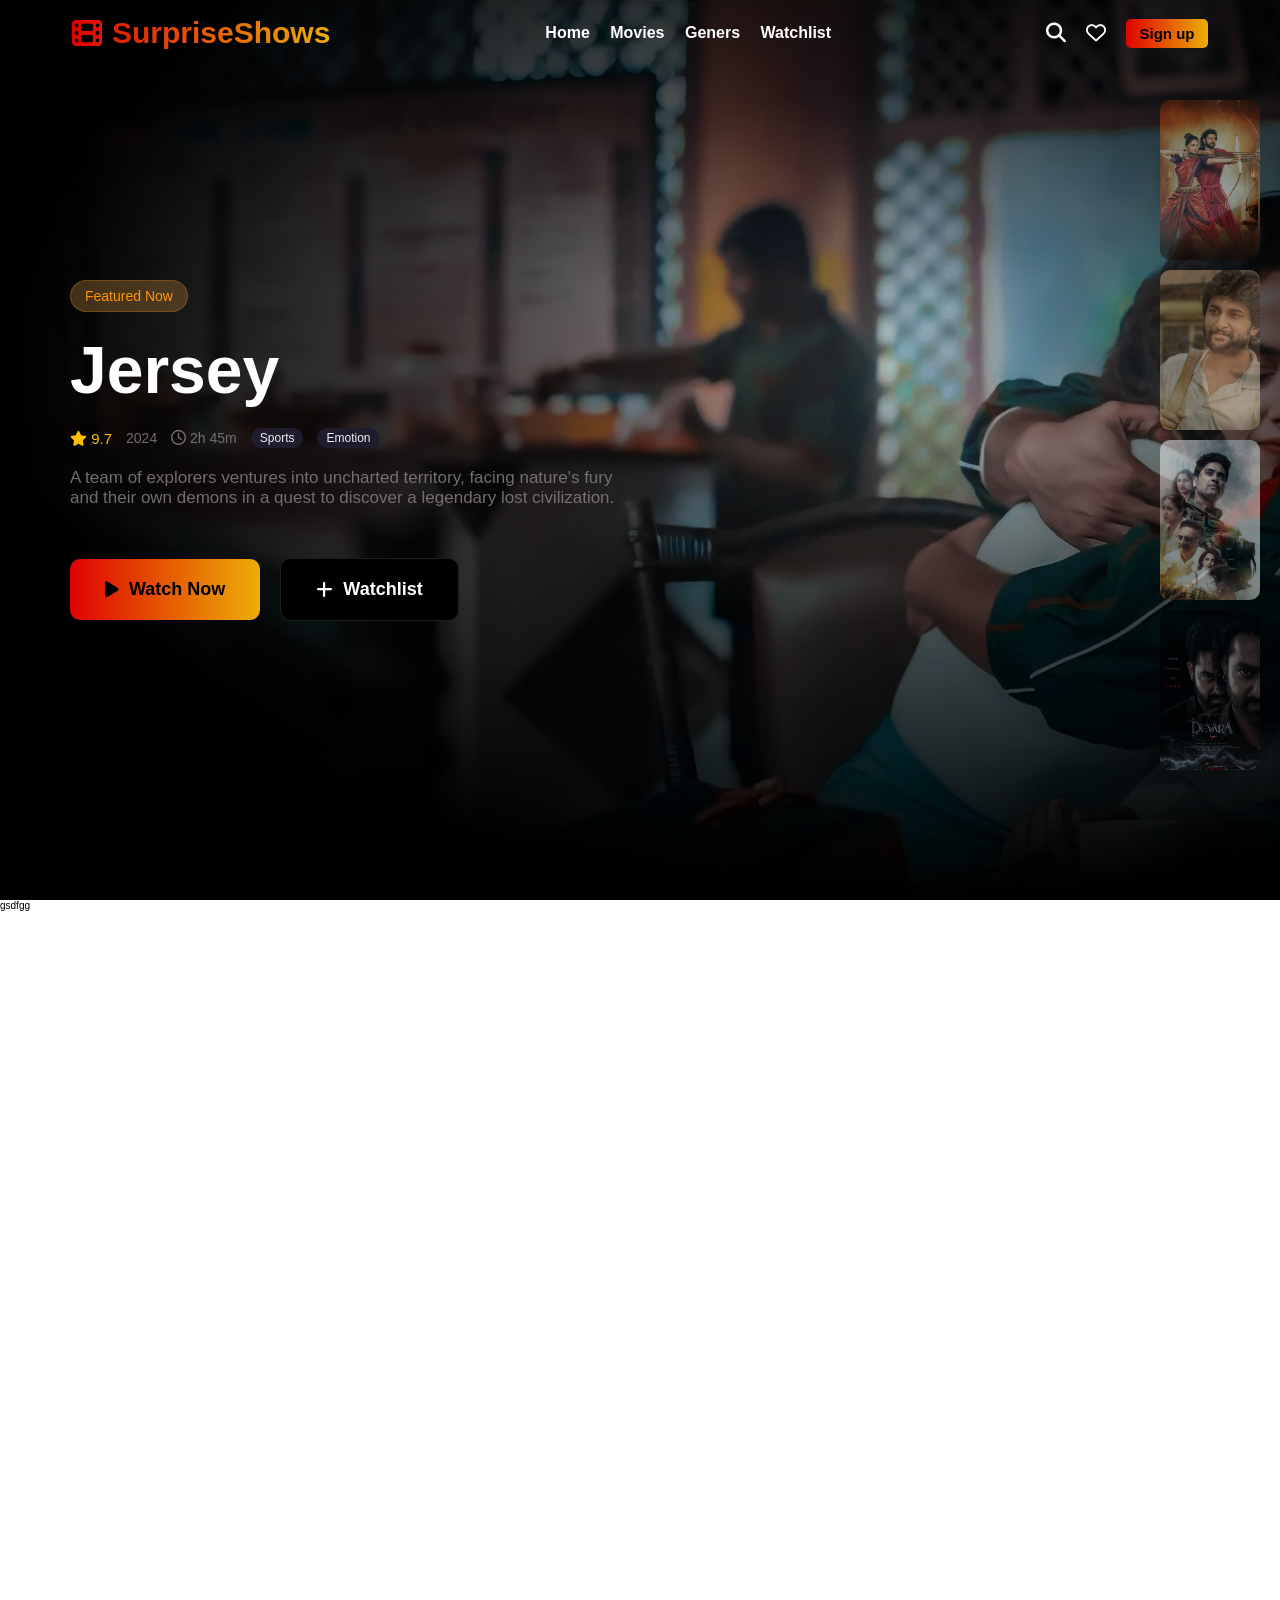
==== index.html @ b26cb8e6 "navbar transition changed while scrolling" ====
<!doctype html>
<html lang="en">
  <head>
    <meta charset="UTF-8" />
    <meta name="viewport" content="width=device-width, initial-scale=1.0" />
    <title>SurpriseShows</title>
    <link
      rel="stylesheet"
      href="https://cdnjs.cloudflare.com/ajax/libs/font-awesome/6.5.0/css/all.min.css"
    />
    <link rel="stylesheet" href="style.css" />
  </head>
  <body>
    <div class="logo-menu-container">
      <div class="logo-container">
        <i class="fa-solid fa-film"></i>
        <p class="main-logo">SurpriseShows</p>
      </div>
      <div class="menu-container">
        <ul class="menu-list">
          <li>Home</li>
          <li>Movies</li>
          <li>Geners</li>
          <li>Watchlist</li>
        </ul>
      </div>
      <div class="search-container">
        <i class="fa-solid fa-magnifying-glass"></i>
        <i class="fa-regular fa-heart"></i>
        <button class="ctn-btn">Sign up</button>
      </div>
    </div>
    <!-- Home Page -->
    <div class="display-container-home" id="home-bg">
      <!-- Description container -->
      <div class="sub-home-page">
        <div class="movie-description">
          <p class="movied-1">Featured Now</p>
          <h1 class="movie-h">Jersey</h1>
          <div class="movie-r">
            <span class="star"><i class="fa-solid fa-star"></i> 9.7</span
            ><span>2024</span
            ><span class="clockP"
              ><i class="fa-regular fa-clock"></i><span> 2h 45m</span></span
            ><span class="small-btn">Sports</span
            ><span class="small-btn">Emotion</span>
          </div>
          <p class="movie-p">
            A team of explorers ventures into uncharted territory, facing
            nature's fury and their own demons in a quest to discover a
            legendary lost civilization.
          </p>
          <div class="movie-btn">
            <button class="watch-now-btn">
              <i class="fa-solid fa-play"></i>Watch Now
            </button>
            <button class="watch-list-btn">
              <i class="fa-solid fa-plus"></i>Watchlist
            </button>
          </div>
        </div>

        <div class="vertical-movies">
          <div class="movieCard mone" onclick='Select(1)'></div>
          <div class="movieCard mtwo" onclick="Select(0)"></div>
          <div class="movieCard mthree" onclick="Select(2)"></div>
          <div class="movieCard mfour" onclick="Select(3)"></div>
        </div>
      </div>
    </div>
    <div class="hello">gsdfgg</div>
    <script src="script.js" type="module"></script>
  </body>
</html>
---- style.css ----
:root {
  font-family: Verdana, Geneva, Tahoma, sans-serif;
  font-size: 10px;
}
* {
  padding: 0;
  margin: 0;
  box-sizing: border-box;
}
.logo-menu-container {
  position: fixed;
  font-size: 1.6rem;
  display: flex;
  justify-content: space-between;
  padding: 1em 4.5em;
  align-items: center;
  margin: auto;
  top: 0;
  left: 0;
  right: 0;
  z-index: 1000;
  transition: background-color 0.3s ease;
}
.logo-menu-container.scrolled{
  background-color:rgb(0, 0, 0);
 
}
.logo-container {
  font-size: 3rem;
  display: flex;
  gap: 1rem;
  align-items: center;
  background: linear-gradient(to right, rgb(223, 2, 2), rgb(236, 174, 6));
  -webkit-background-clip: text;
  background-clip: text;
  -webkit-text-fill-color: transparent;
}
.logo-container p {
  font-weight: bold;
}
.menu-container {
  font-size: 1.6rem;
  font-weight: bold;
}
.menu-list li {
  list-style-type: none;
  display: inline;
  padding: 0 0.5em;
  color: white;
}

.search-container {
  font-size: 2rem;
  display: flex;
  align-items: center;
  gap: 1em;
  justify-content: center;
  color: white;
}
.ctn-btn {
  font-size: 1.5rem;
  background: linear-gradient(to right, rgb(223, 2, 2), rgb(236, 174, 6));
  border-radius: 0.5rem;
  border: none;
  padding: 0.4em 0.9em;
  color: black;
  font-weight: bold;
}
.display-container-home {
  background:
    radial-gradient(
      farthest-side at 70% 40%,
      rgba(255, 255, 255, 0.126),
      rgba(0, 0, 0, 0.625),
      rgb(0, 0, 0)
    ),
    url(./images/jersey11.jpeg);
  background-size: cover;
  height: 100vh;
  transition: all 3000ms ease-in-out;
}
.sub-home-page {
  box-sizing: border-box;
  display: flex;
  flex-direction: row;
}
.movie-description {
  display: flex;
  padding: 28rem 0 0 7rem;
  flex-direction: column;
  gap: 2rem;
  width: 50%;
}
.movied-1 {
  background-color: rgba(124, 88, 46, 0.538);
  color: rgb(255, 149, 0);
  font-size: 1.4rem;
  padding: 0.5em 1em;
  border: 0.1rem solid rgba(255, 149, 0, 0.25);
  border-radius: 5em;
  width: fit-content;
}
.movie-h {
  color: white;
  font-size: 6.6rem;
}
.movie-r {
  display: flex;
  color: rgba(129, 122, 122, 0.882);
  font-size: 1.4rem;
  align-items: center;
  gap: 1em;
}
.star {
  font-size: 1.5rem;
  color: rgb(255, 191, 0);
}
.fa-clock {
  font-size: 1.5rem;
}

.small-btn {
  font-size: 1.2rem;
  color: rgba(255, 255, 255, 0.934);
  background-color: rgb(31, 28, 45);
  border-radius: 1em;
  padding: 0.25em 0.75em;
}
.movie-p {
  font-size: 1.7rem;
  color: rgba(129, 122, 122, 0.882);
  font-weight: medium;
}
.movie-btn {
  display: flex;
  align-items: center;
  gap: 2rem;
  margin-top: 3rem;
}
.watch-now-btn {
  font-size: 1.8rem;
  font-weight: bold;
  background: linear-gradient(to right, rgb(223, 2, 2), rgb(236, 174, 6));
  color: black;
  display: flex;
  align-items: center;
  gap: 1rem;
  border-radius: 1rem;
  padding: 2rem 3.5rem;
  border: none;
}
.watch-list-btn {
  font-size: 1.8rem;
  font-weight: bold;
  background: black;
  color: rgb(255, 255, 255);
  display: flex;
  align-items: center;
  gap: 1rem;
  border-radius: 1rem;
  padding: 2rem 3.5rem;
  border: 0.1rem solid rgba(142, 142, 142, 0.21);
}
.vertical-movies {
  display: flex;
  flex-direction: column;
  align-items: end;
  padding: 10rem 2rem 0 0;
  gap: 1rem;
  width: 50%;
}
.movieCard {
  background-color: blue;
  height: 160px;
  border-radius: 1rem;
  width: 100px;
  opacity: 0.5;
}
.mone {
  background: url(./images/bhahubali2.jpg);
  background-size: 130%;
  background-position: center;
  transition: all 0.3s linear;
}
.mone:hover {
  background-size: 145%;
  opacity: 1;
}
.mtwo {
  background: url(./images/small2.jpeg);
  background-size: 130%;
  background-position: center;
  transition: all 0.3s linear;
}
.mtwo:hover {
  background-size: 145%;
  opacity: 1;
}
.mthree {
  background: url(./images/major.jpg);
  background-size: 115%;
  background-position: center;
  transition: all 0.3s linear;
}
.mthree:hover {
  background-size: 130%;
  opacity: 1;
}
.mfour {
  background: url(./images/devara.jpg);
  background-size: 115%;
  background-position: center;
  transition: all 0.3s linear;
}
.mfour:hover {
  background-size: 130%;
  opacity: 1;
}
.hello{
  height:100vh;
}
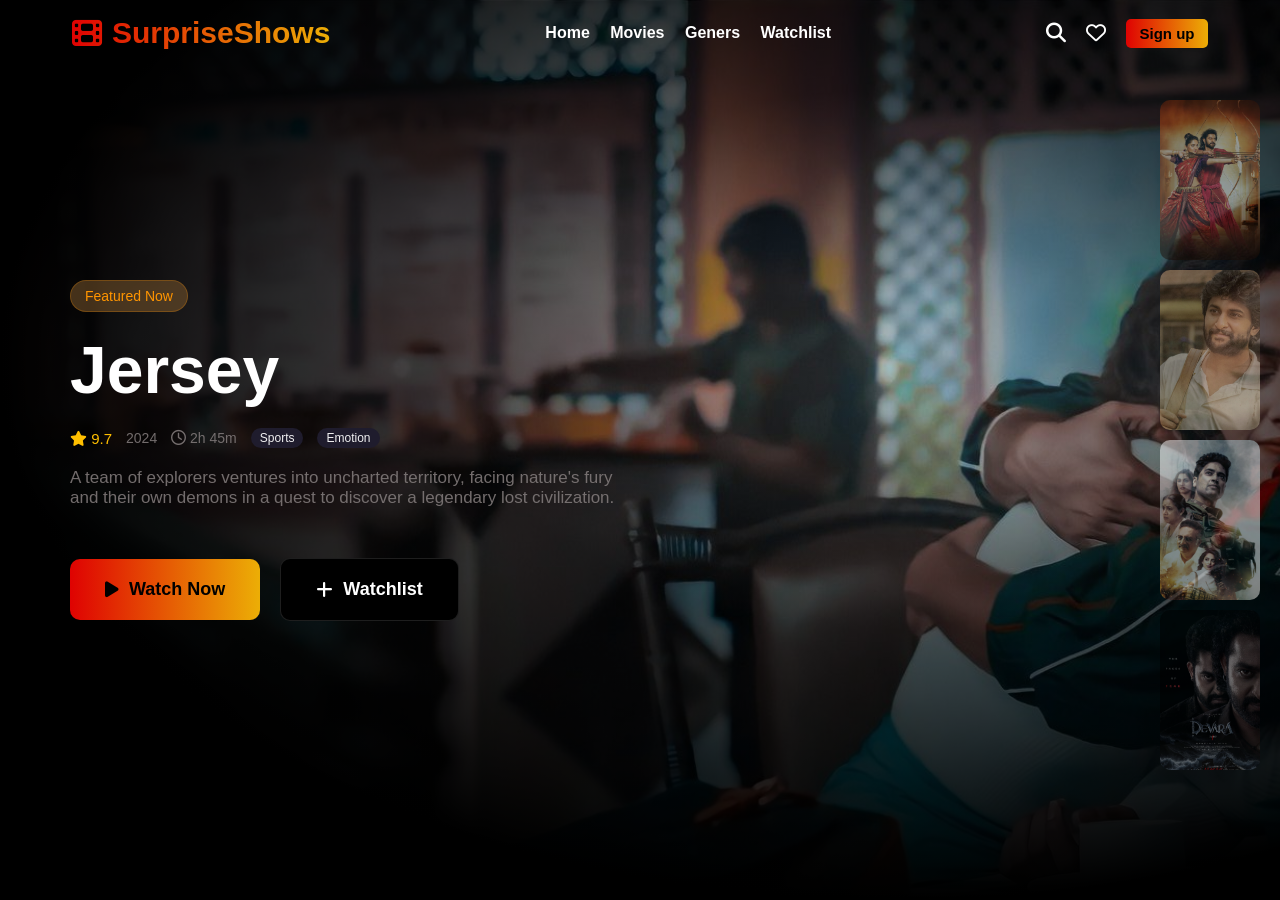
==== commit 20229827: "card hover" ====
--- a/index.html
+++ b/index.html
@@ -32,6 +32,7 @@
     </div>
     <!-- Home Page -->
     <div class="display-container-home" id="home-bg">
+       <div class="bg-layer"></div>
       <!-- Description container -->
       <div class="sub-home-page">
         <div class="movie-description">
@@ -61,14 +62,14 @@
         </div>
 
         <div class="vertical-movies">
-          <div class="movieCard mone" onclick='Select(1)'></div>
-          <div class="movieCard mtwo" onclick="Select(0)"></div>
-          <div class="movieCard mthree" onclick="Select(2)"></div>
-          <div class="movieCard mfour" onclick="Select(3)"></div>
+          <div class="movieCard mone" ></div>
+          <div class="movieCard mtwo" ></div>
+          <div class="movieCard mthree" ></div>
+          <div class="movieCard mfour" ></div>
         </div>
       </div>
     </div>
-    <div class="hello">gsdfgg</div>
+    
     <script src="script.js" type="module"></script>
   </body>
 </html>
--- a/style.css
+++ b/style.css
@@ -2,7 +2,7 @@
   font-family: Verdana, Geneva, Tahoma, sans-serif;
   font-size: 10px;
 }
-* {
+* { 
   padding: 0;
   margin: 0;
   box-sizing: border-box;
@@ -67,6 +67,11 @@
   font-weight: bold;
 }
 .display-container-home {
+    position: relative;
+  height: 100vh;
+  overflow: hidden;
+  background-color: black;
+  z-index:2;
   background:
     radial-gradient(
       farthest-side at 70% 40%,
@@ -77,16 +82,28 @@
     url(./images/jersey11.jpeg);
   background-size: cover;
   height: 100vh;
-  transition: all 3000ms ease-in-out;
+  transition: all 3000ms ease-in-out; 
+}
+.bg-layer {
+  position: absolute;
+  inset: 0;
+  background-size: cover;
+ 
+  opacity: 1;
+  transition: opacity 1.2s ease;
+  z-index:1;
 }
 .sub-home-page {
   box-sizing: border-box;
   display: flex;
   flex-direction: row;
+  position: relative;
+  z-index:5;
 }
 .movie-description {
   display: flex;
   padding: 28rem 0 0 7rem;
+  position: relative;
   flex-direction: column;
   gap: 2rem;
   width: 50%;
@@ -164,10 +181,12 @@
 .vertical-movies {
   display: flex;
   flex-direction: column;
+  position: relative;
   align-items: end;
   padding: 10rem 2rem 0 0;
   gap: 1rem;
   width: 50%;
+ z-index:  3000;
 }
 .movieCard {
   background-color: blue;
@@ -175,12 +194,14 @@
   border-radius: 1rem;
   width: 100px;
   opacity: 0.5;
+  
 }
 .mone {
   background: url(./images/bhahubali2.jpg);
   background-size: 130%;
   background-position: center;
   transition: all 0.3s linear;
+
 }
 .mone:hover {
   background-size: 145%;
@@ -191,6 +212,7 @@
   background-size: 130%;
   background-position: center;
   transition: all 0.3s linear;
+  
 }
 .mtwo:hover {
   background-size: 145%;
@@ -201,6 +223,7 @@
   background-size: 115%;
   background-position: center;
   transition: all 0.3s linear;
+
 }
 .mthree:hover {
   background-size: 130%;
@@ -211,11 +234,26 @@
   background-size: 115%;
   background-position: center;
   transition: all 0.3s linear;
+
 }
 .mfour:hover {
   background-size: 130%;
   opacity: 1;
 }
-.hello{
-  height:100vh;
+.active130{
+  background-size: 130%;
+}
+.active115{
+  background-size: 115%;
+}.active145{
+  background-size: 145%;
+}
+.border{
+  border:3px solid yellow;
+}
+.opacity1{
+  opacity:1;
+}
+.opacity05{
+  opacity:0;
 }
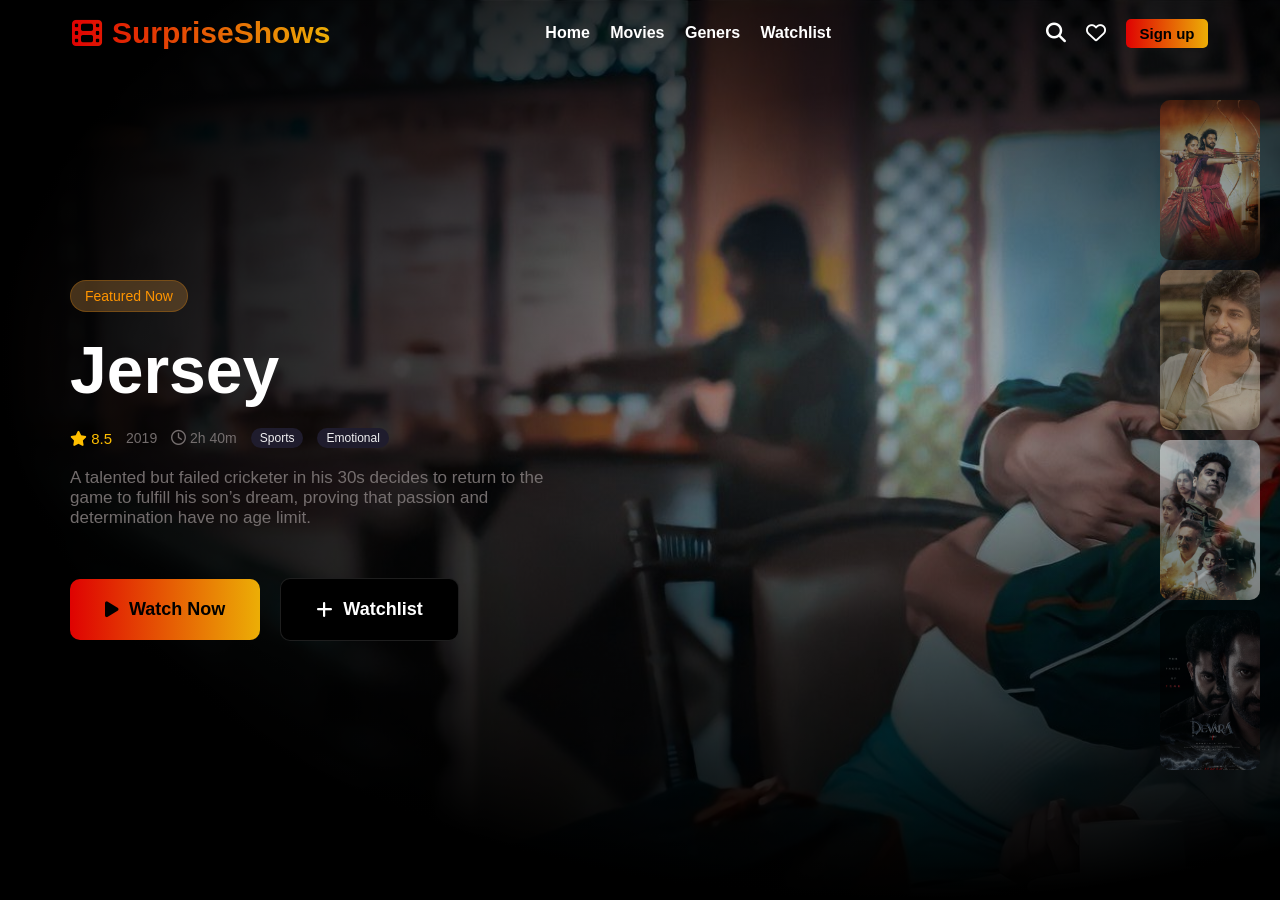
==== commit 6b7f2bd4: "movie description,year,rating,and types has changed" ====
--- a/index.html
+++ b/index.html
@@ -39,17 +39,15 @@
           <p class="movied-1">Featured Now</p>
           <h1 class="movie-h">Jersey</h1>
           <div class="movie-r">
-            <span class="star"><i class="fa-solid fa-star"></i> 9.7</span
-            ><span>2024</span
+            <span class="star"><i class="fa-solid fa-star"></i> 8.5</span
+            ><span class="year">2019</span
             ><span class="clockP"
-              ><i class="fa-regular fa-clock"></i><span> 2h 45m</span></span
-            ><span class="small-btn">Sports</span
-            ><span class="small-btn">Emotion</span>
+              ><i class="fa-regular fa-clock"></i><span> 2h 40m</span></span
+            ><span class="small-btn firstsmall">Sports</span
+            ><span class="small-btn secondsmall">Emotional</span>
           </div>
           <p class="movie-p">
-            A team of explorers ventures into uncharted territory, facing
-            nature's fury and their own demons in a quest to discover a
-            legendary lost civilization.
+           A talented but failed cricketer in his 30s decides to return to the game to fulfill his son’s dream, proving that passion and determination have no age limit.
           </p>
           <div class="movie-btn">
             <button class="watch-now-btn">
--- a/style.css
+++ b/style.css
@@ -106,7 +106,7 @@
   position: relative;
   flex-direction: column;
   gap: 2rem;
-  width: 50%;
+  width: 45%;
 }
 .movied-1 {
   background-color: rgba(124, 88, 46, 0.538);
@@ -185,7 +185,7 @@
   align-items: end;
   padding: 10rem 2rem 0 0;
   gap: 1rem;
-  width: 50%;
+  width: 55%;
  z-index:  3000;
 }
 .movieCard {
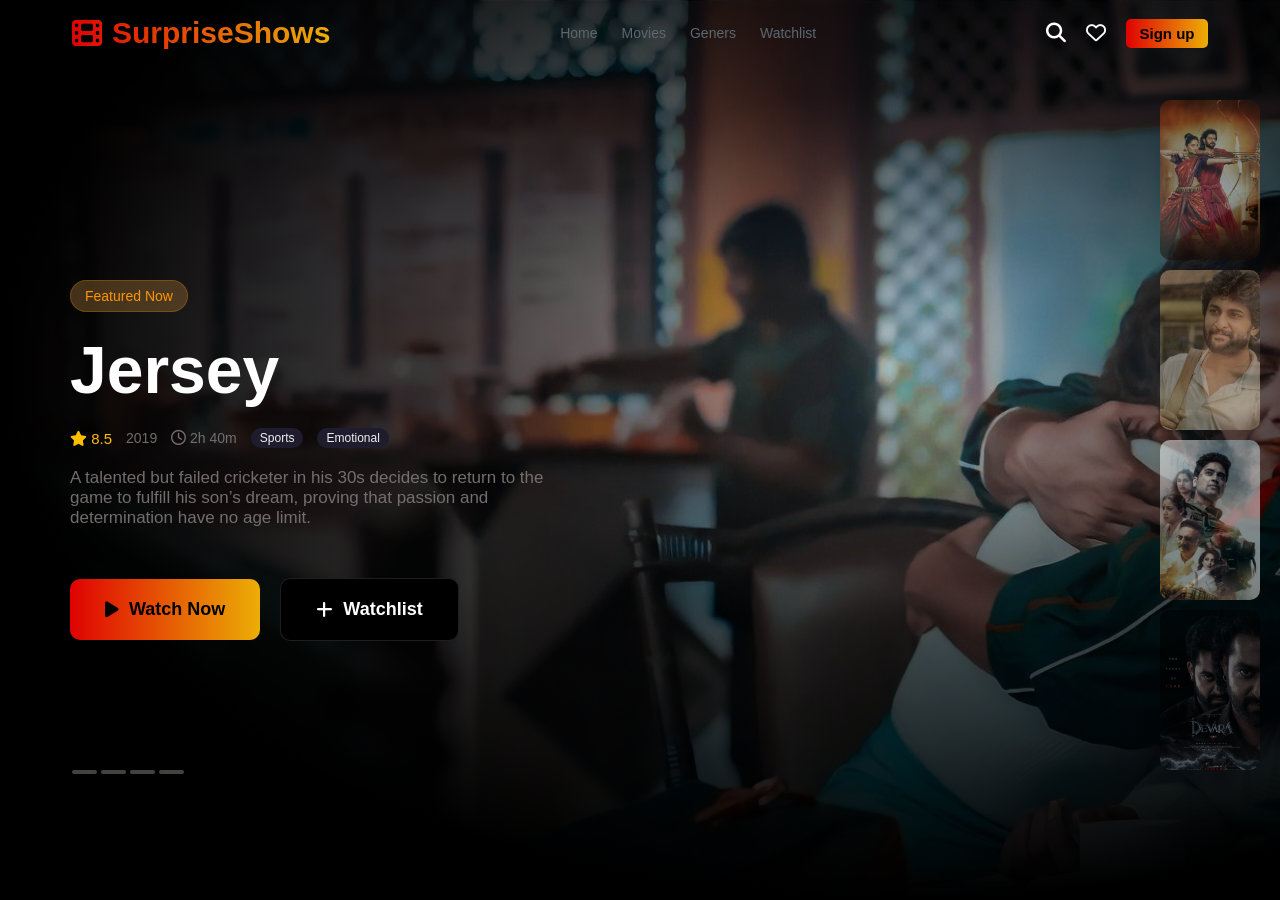
==== commit c36e0362: "sliding style and buttons added" ====
--- a/index.html
+++ b/index.html
@@ -34,36 +34,43 @@
     <div class="display-container-home" id="home-bg">
        <div class="bg-layer"></div>
       <!-- Description container -->
-      <div class="sub-home-page">
-        <div class="movie-description">
-          <p class="movied-1">Featured Now</p>
-          <h1 class="movie-h">Jersey</h1>
-          <div class="movie-r">
-            <span class="star"><i class="fa-solid fa-star"></i> 8.5</span
-            ><span class="year">2019</span
-            ><span class="clockP"
-              ><i class="fa-regular fa-clock"></i><span> 2h 40m</span></span
-            ><span class="small-btn firstsmall">Sports</span
-            ><span class="small-btn secondsmall">Emotional</span>
+      <div class="sub-container">
+        <div class="sub-home-page">
+          <div class="movie-description">
+            <p class="movied-1">Featured Now</p>
+            <h1 class="movie-h">Jersey</h1>
+            <div class="movie-r">
+              <span class="star"><i class="fa-solid fa-star"></i> <span class="star1">8.5</span></span
+              ><span class="year">2019</span
+              ><span class="clockP"
+                ><i class="fa-regular fa-clock"></i><span> 2h 40m</span></span
+              ><span class="small-btn firstsmall">Sports</span
+              ><span class="small-btn secondsmall">Emotional</span>
+            </div>
+            <p class="movie-p">
+             A talented but failed cricketer in his 30s decides to return to the game to fulfill his son’s dream, proving that passion and determination have no age limit.
+            </p>
+            <div class="movie-btn">
+              <button class="watch-now-btn">
+                <i class="fa-solid fa-play"></i>Watch Now
+              </button>
+              <button class="watch-list-btn">
+                <i class="fa-solid fa-plus"></i>Watchlist
+              </button>
+            </div>
           </div>
-          <p class="movie-p">
-           A talented but failed cricketer in his 30s decides to return to the game to fulfill his son’s dream, proving that passion and determination have no age limit.
-          </p>
-          <div class="movie-btn">
-            <button class="watch-now-btn">
-              <i class="fa-solid fa-play"></i>Watch Now
-            </button>
-            <button class="watch-list-btn">
-              <i class="fa-solid fa-plus"></i>Watchlist
-            </button>
+          <div class="vertical-movies">
+            <div class="movieCard mone" ></div>
+            <div class="movieCard mtwo" ></div>
+            <div class="movieCard mthree" ></div>
+            <div class="movieCard mfour" ></div>
           </div>
         </div>
-
-        <div class="vertical-movies">
-          <div class="movieCard mone" ></div>
-          <div class="movieCard mtwo" ></div>
-          <div class="movieCard mthree" ></div>
-          <div class="movieCard mfour" ></div>
+        <div class="slide-bar">
+          <div class="slide1 "></div>
+          <div class="slide0"></div>
+          <div class="slide2"></div>
+          <div class="slide3"></div>
         </div>
       </div>
     </div>
--- a/style.css
+++ b/style.css
@@ -45,8 +45,43 @@
 .menu-list li {
   list-style-type: none;
   display: inline;
-  padding: 0 0.5em;
-  color: white;
+  padding: 0.4em 0.7em;
+  color: rgb(91, 104, 112);
+  font-size: 1.4rem;
+  font-weight:normal;
+}
+.menu-list li:hover{
+  border-radius: 0.6em;
+  cursor: pointer;
+  background-color: rgba(255, 255, 255, 0.354);
+  color:white;
+
+}
+.sub-container{
+  display: flex;
+  flex-direction: column;
+}
+.slide-bar{
+  display: flex;
+  z-index: 5;
+  padding: 0 0 0 7.2rem;
+  gap:0.4rem;
+
+}
+.slide-bar div{
+  width: 2.5rem;
+  background-color: rgb(67, 66, 63);
+  border-radius: 5rem;
+  height:0.4rem;
+  transition: all 0.6s ease;
+}
+.slide-bar div:hover{
+width:4rem;
+background-color: orange;
+}
+.slide-bar .sliding2{
+  width:4rem;
+  background-color: orange;
 }
 
 .search-container {
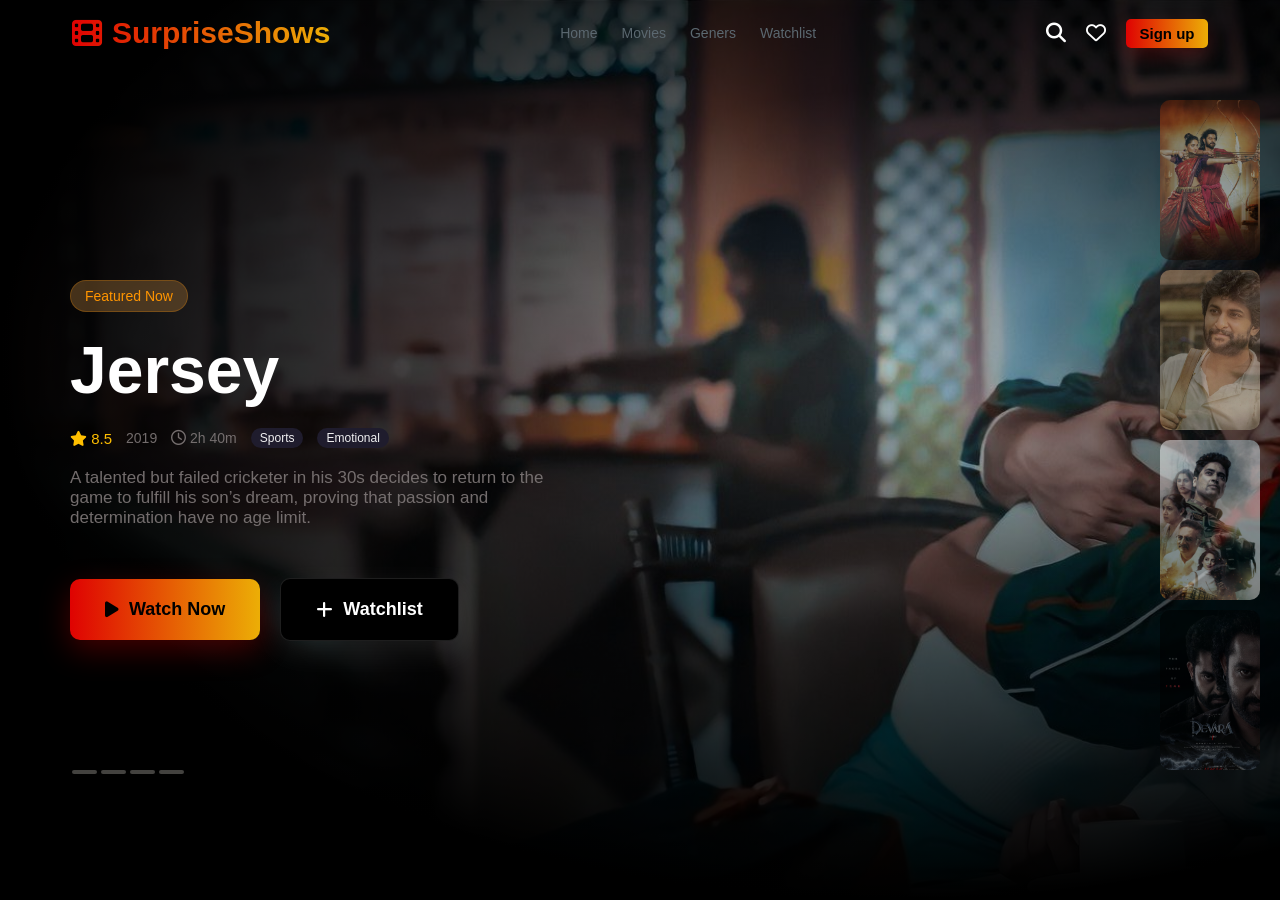
==== commit 2e815b73: "text animated by using keyframes" ====
--- a/index.html
+++ b/index.html
@@ -56,7 +56,7 @@
               </button>
               <button class="watch-list-btn">
                 <i class="fa-solid fa-plus"></i>Watchlist
-              </button>
+              </button> 
             </div>
           </div>
           <div class="vertical-movies">
--- a/style.css
+++ b/style.css
@@ -49,13 +49,14 @@
   color: rgb(91, 104, 112);
   font-size: 1.4rem;
   font-weight:normal;
+  transition: all 0.25s cubic-bezier(0.25, 0.46, 0.45, 0.94);
+  cursor: pointer;
+  position: relative;
 }
 .menu-list li:hover{
   border-radius: 0.6em;
-  cursor: pointer;
   background-color: rgba(255, 255, 255, 0.354);
   color:white;
-
 }
 .sub-container{
   display: flex;
@@ -73,15 +74,18 @@
   background-color: rgb(67, 66, 63);
   border-radius: 5rem;
   height:0.4rem;
-  transition: all 0.6s ease;
+  transition: all 0.3s cubic-bezier(0.25, 0.46, 0.45, 0.94);
+  cursor: pointer;
 }
 .slide-bar div:hover{
-width:4rem;
-background-color: orange;
+  width:4rem;
+  background: linear-gradient(to right, rgb(88, 86, 86), rgb(89, 89, 88));
+  box-shadow: 0 0 15px rgba(236, 174, 6, 0.5);
 }
 .slide-bar .sliding2{
   width:4rem;
-  background-color: orange;
+  background: linear-gradient(to right, rgb(223, 2, 2), rgb(236, 174, 6));
+  box-shadow: 0 0 20px rgba(236, 174, 6, 0.6);
 }
 
 .search-container {
@@ -91,6 +95,16 @@
   gap: 1em;
   justify-content: center;
   color: white;
+}
+
+.search-container i {
+  transition: all 0.25s cubic-bezier(0.25, 0.46, 0.45, 0.94);
+  cursor: pointer;
+}
+
+.search-container i:hover {
+  transform: scale(1.2) rotate(10deg);
+  color: rgb(236, 174, 6);
 }
 .ctn-btn {
   font-size: 1.5rem;
@@ -100,6 +114,15 @@
   padding: 0.4em 0.9em;
   color: black;
   font-weight: bold;
+  transition: all 0.25s cubic-bezier(0.25, 0.46, 0.45, 0.94);
+  cursor: pointer;
+  box-shadow: 0 8px 20px rgba(223, 2, 2, 0.2);
+}
+
+.ctn-btn:hover {
+  transform: translateY(-1px);
+  box-shadow: 0 12px 30px rgba(223, 2, 2, 0.4);
+  letter-spacing: 0.3px;
 }
 .display-container-home {
     position: relative;
@@ -117,15 +140,17 @@
     url(./images/jersey11.jpeg);
   background-size: cover;
   height: 100vh;
-  transition: all 3000ms ease-in-out; 
-}
+  transition: all 1.2s cubic-bezier(0.25, 0.46, 0.45, 0.94); 
+} 
+
+
 .bg-layer {
   position: absolute;
   inset: 0;
   background-size: cover;
  
   opacity: 1;
-  transition: opacity 1.2s ease;
+  transition: opacity 0.6s cubic-bezier(0.25, 0.46, 0.45, 0.94);
   z-index:1;
 }
 .sub-home-page {
@@ -200,6 +225,15 @@
   border-radius: 1rem;
   padding: 2rem 3.5rem;
   border: none;
+  transition: all 0.25s cubic-bezier(0.25, 0.46, 0.45, 0.94);
+  cursor: pointer;
+  box-shadow: 0 10px 30px rgba(223, 2, 2, 0.3);
+}
+
+.watch-now-btn:hover {
+  transform: translateY(-4px);
+  box-shadow: 0 20px 50px rgba(223, 2, 2, 0.5);
+  letter-spacing: 0.5px;
 }
 .watch-list-btn {
   font-size: 1.8rem;
@@ -212,6 +246,17 @@
   border-radius: 1rem;
   padding: 2rem 3.5rem;
   border: 0.1rem solid rgba(142, 142, 142, 0.21);
+  transition: all 0.25s cubic-bezier(0.25, 0.46, 0.45, 0.94);
+  cursor: pointer;
+  box-shadow: 0 10px 30px rgba(255, 255, 255, 0.1);
+}
+
+.watch-list-btn:hover {
+  transform: translateY(-4px);
+  background: rgba(255, 255, 255, 0.1);
+  border-color: rgba(255, 255, 255, 0.4);
+  box-shadow: 0 20px 50px rgba(255, 255, 255, 0.15);
+  letter-spacing: 0.5px;
 }
 .vertical-movies {
   display: flex;
@@ -229,7 +274,8 @@
   border-radius: 1rem;
   width: 100px;
   opacity: 0.5;
-  
+  transition: all 0.3s cubic-bezier(0.25, 0.46, 0.45, 0.94);
+  cursor: pointer;
 }
 .mone {
   background: url(./images/bhahubali2.jpg);
@@ -241,6 +287,8 @@
 .mone:hover {
   background-size: 145%;
   opacity: 1;
+  box-shadow: 0 20px 40px rgba(0, 0, 0, 0.5);
+ 
 }
 .mtwo {
   background: url(./images/small2.jpeg);
@@ -252,6 +300,8 @@
 .mtwo:hover {
   background-size: 145%;
   opacity: 1;
+  box-shadow: 0 20px 40px rgba(0, 0, 0, 0.5);
+  
 }
 .mthree {
   background: url(./images/major.jpg);
@@ -263,6 +313,8 @@
 .mthree:hover {
   background-size: 130%;
   opacity: 1;
+  box-shadow: 0 20px 40px rgba(0, 0, 0, 0.5);
+  
 }
 .mfour {
   background: url(./images/devara.jpg);
@@ -274,6 +326,8 @@
 .mfour:hover {
   background-size: 130%;
   opacity: 1;
+  box-shadow: 0 20px 40px rgba(0, 0, 0, 0.5);
+
 }
 .active130{
   background-size: 130%;
@@ -291,4 +345,43 @@
 }
 .opacity05{
   opacity:0;
+}
+
+/* Premium smooth animations - Unified Direction */
+@keyframes uniformSlideUp {
+  0% {
+    opacity: 0;
+    transform: translateY(60px);
+    filter: blur(10px);
+  }
+  100% {
+    opacity: 1;
+    transform: translateY(0);
+    filter: blur(0);
+  }
+}
+
+/* Apply animation classes - All unified upward direction - FAST */
+.animate-description {
+  animation: uniformSlideUp 0.8s cubic-bezier(0.25, 0.46, 0.45, 0.94) forwards;
+}
+
+.animate-movied-1 {
+  animation: uniformSlideUp 0.5s cubic-bezier(0.25, 0.46, 0.45, 0.94) forwards;
+}
+
+.animate-movie-h {
+  animation: uniformSlideUp 0.6s cubic-bezier(0.25, 0.46, 0.45, 0.94) forwards 0.1s;
+}
+
+.animate-movie-r {
+  animation: uniformSlideUp 0.5s cubic-bezier(0.25, 0.46, 0.45, 0.94) forwards 0.2s;
+}
+
+.animate-movie-p {
+  animation: uniformSlideUp 0.5s cubic-bezier(0.25, 0.46, 0.45, 0.94) forwards 0.3s;
+}
+
+.animate-movie-btn {
+  animation: uniformSlideUp 0.6s cubic-bezier(0.25, 0.46, 0.45, 0.94) forwards 0.4s;
 }
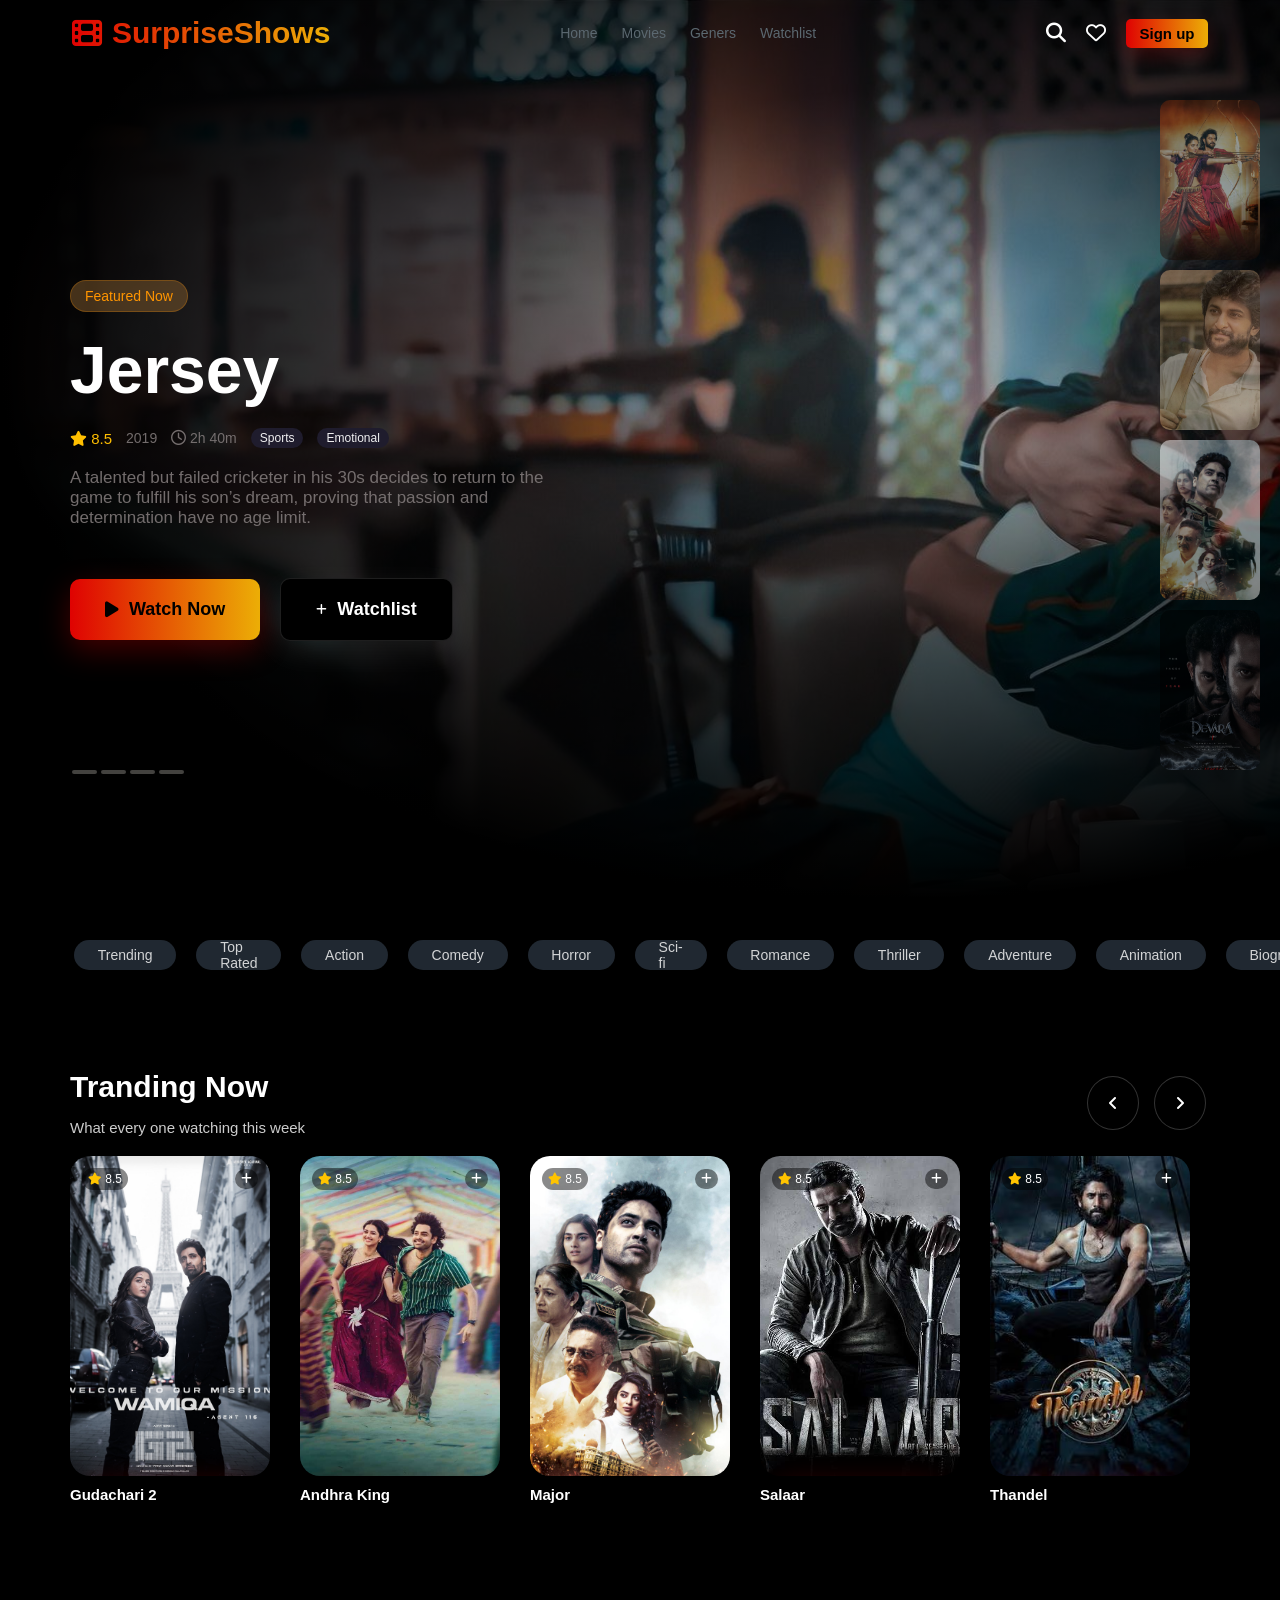
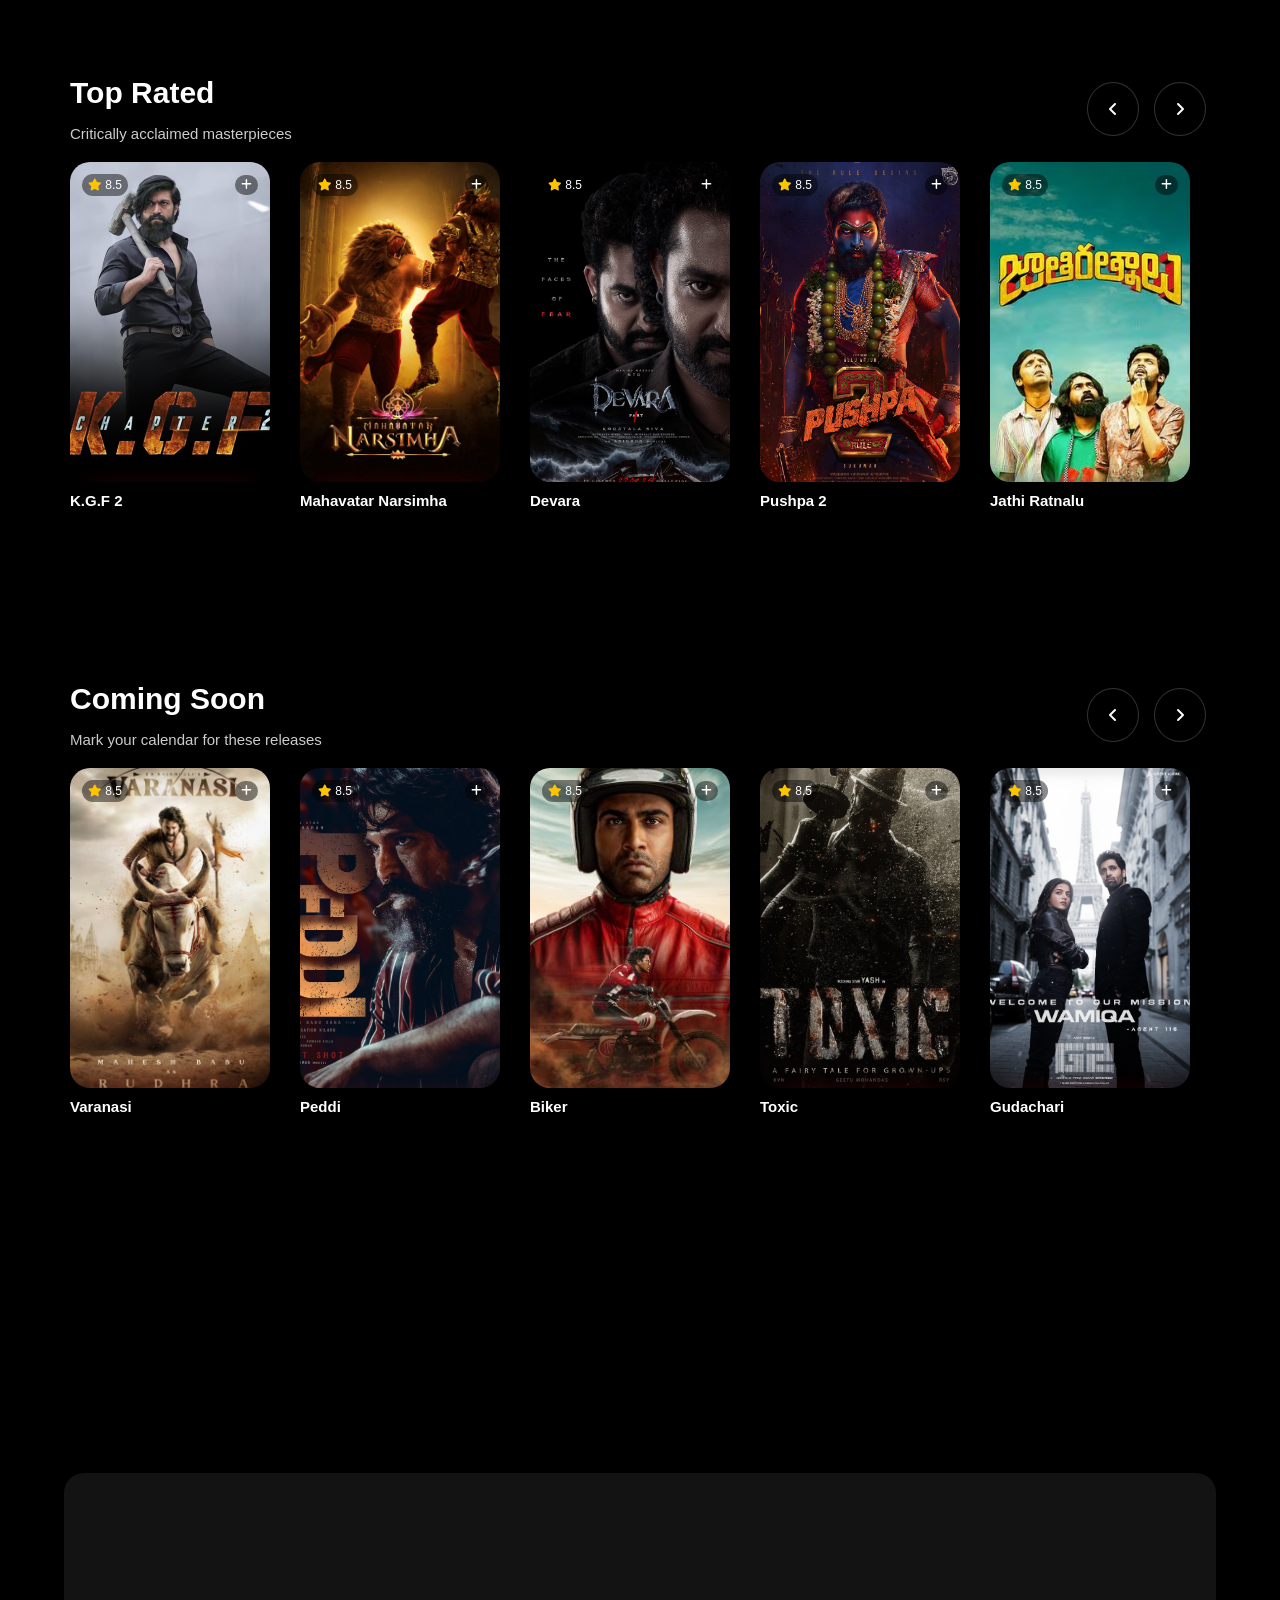
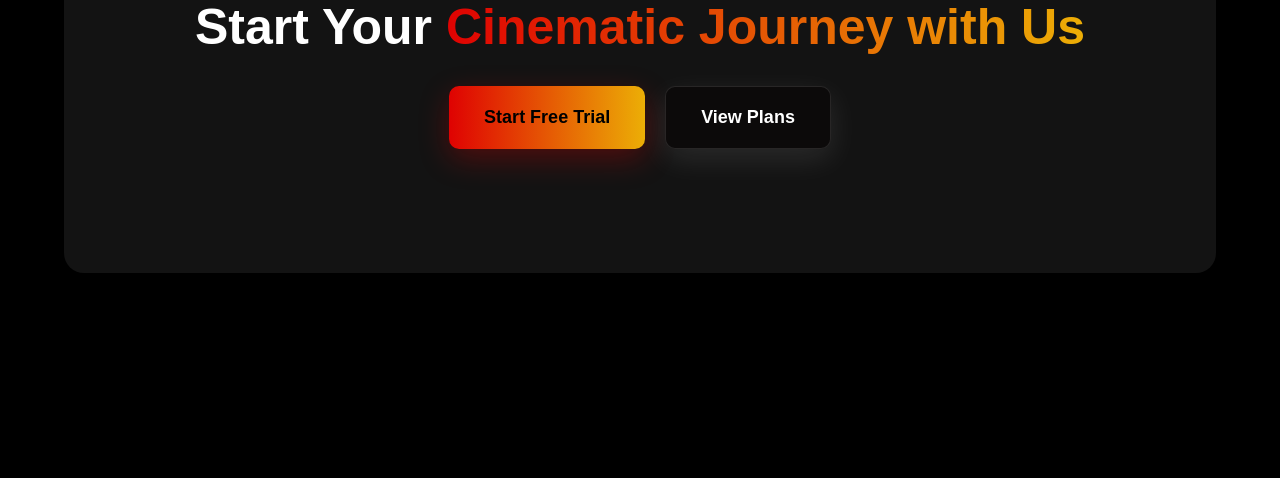
==== commit 780d42e2: "movie posters  and the scroll feature were added" ====
--- a/index.html
+++ b/index.html
@@ -74,6 +74,257 @@
         </div>
       </div>
     </div>
+    <div class="container2">
+      <div class="movie-menu">
+        <ul class="movie-items">
+          <li class="movie-item">Trending</li>
+          <li class="movie-item">Top Rated</li>
+          <li class="movie-item">Action</li>
+          <li class="movie-item">Comedy</li>
+          <li class="movie-item">Horror</li>
+          <li class="movie-item">Sci-fi</li>
+          <li class="movie-item">Romance</li>
+          <li class="movie-item">Thriller</li>
+          <li class="movie-item">Adventure</li>
+          <li class="movie-item">Animation</li>
+          <li class="movie-item">Biographic</li>
+        </ul>
+      </div>
+      <div class="movie-rows">
+      <div class="movie-posters-container">
+        <div class="poster-header">
+          <div class="poster-heading"><h1>Tranding Now</h1>
+          <p>What every one watching this week</p></div>
+          <div class="poster-btn"><i class="fa-solid fa-angle-left"></i><i class="fa-solid fa-angle-right"></i></div>
+        </div>
+        <div class="poster-holder">
+        <div class="poster-section">
+          <div class="poster-box">
+            <div class="movie-poster mposter1"><div class="movie-poster-rating"><span class="star star-font"><i class="fa-solid fa-star" style="color:rgb(255, 196, 0);"></i> <span class="star1">8.5</span></span
+                ><span><i class="fa-solid fa-plus"></i></span></div><button class="watch-now-btn medium-btn">
+                  <i class="fa-solid fa-play"></i>Watch Now
+                </button></div>
+                <div class="poster-des"><h2>Gudachari 2</h2></div>
+          </div><div class="poster-box">
+            <div class="movie-poster mposter2"><div class="movie-poster-rating"><span class="star star-font"><i class="fa-solid fa-star" style="color:rgb(255, 196, 0);"></i> <span class="star1">8.5</span></span
+                ><span><i class="fa-solid fa-plus"></i></span></div><button class="watch-now-btn medium-btn">
+                  <i class="fa-solid fa-play"></i>Watch Now
+                </button></div>
+                <div class="poster-des"><h2>Andhra King</h2></div>
+          </div>
+          <div class="poster-box">
+            <div class="movie-poster mposter3"><div class="movie-poster-rating"><span class="star star-font"><i class="fa-solid fa-star" style="color:rgb(255, 196, 0);"></i> <span class="star1">8.5</span></span
+                ><span><i class="fa-solid fa-plus"></i></span></div><button class="watch-now-btn medium-btn">
+                  <i class="fa-solid fa-play"></i>Watch Now
+                </button></div>
+                 <div class="poster-des"><h2>Major</h2></div>
+              </div>
+              <div class="poster-box">
+            <div class="movie-poster mposter4"><div class="movie-poster-rating"><span class="star star-font"><i class="fa-solid fa-star" style="color:rgb(255, 196, 0);"></i> <span class="star1">8.5</span></span
+                ><span><i class="fa-solid fa-plus"></i></span></div><button class="watch-now-btn medium-btn">
+                  <i class="fa-solid fa-play"></i>Watch Now
+                </button></div>
+                 <div class="poster-des"><h2>Salaar</h2></div>
+              </div>
+          <div class="poster-box">
+            <div class="movie-poster mposter5"><div class="movie-poster-rating"><span class="star star-font"><i class="fa-solid fa-star" style="color:rgb(255, 196, 0);"></i> <span class="star1">8.5</span></span
+                ><span><i class="fa-solid fa-plus"></i></span></div><button class="watch-now-btn medium-btn">
+                  <i class="fa-solid fa-play"></i>Watch Now
+                </button></div><div class="poster-des"><h2>Thandel</h2></div>
+          </div>
+          <div class="poster-box">
+            <div class="movie-poster mposter6"><div class="movie-poster-rating"><span class="star star-font"><i class="fa-solid fa-star" style="color:rgb(255, 196, 0);"></i> <span class="star1">8.5</span></span
+                ><span><i class="fa-solid fa-plus"></i></span></div><button class="watch-now-btn medium-btn">
+                  <i class="fa-solid fa-play"></i>Watch Now
+                </button></div><div class="poster-des"><h2>Funky</h2></div>
+          </div>
+          <div class="poster-box">
+            <div class="movie-poster mposter7"><div class="movie-poster-rating"><span class="star star-font"><i class="fa-solid fa-star" style="color:rgb(255, 196, 0);"></i> <span class="star1">8.5</span></span
+                ><span><i class="fa-solid fa-plus"></i></span></div><button class="watch-now-btn medium-btn">
+                  <i class="fa-solid fa-play"></i>Watch Now
+                </button></div><div class="poster-des"><h2>The Girlfriend</h2></div>
+          </div>
+          <div class="poster-box">
+            <div class="movie-poster mposter8"><div class="movie-poster-rating"><span class="star star-font"><i class="fa-solid fa-star" style="color:rgb(255, 196, 0);"></i> <span class="star1">8.5</span></span
+                ><span><i class="fa-solid fa-plus"></i></span></div><button class="watch-now-btn medium-btn">
+                  <i class="fa-solid fa-play"></i>Watch Now
+                </button></div><div class="poster-des"><h2>Dacoit</h2></div>
+          </div>
+          <div class="poster-box">
+            <div class="movie-poster mposter9"><div class="movie-poster-rating"><span class="star star-font"><i class="fa-solid fa-star" style="color:rgb(255, 196, 0);"></i> <span class="star1">8.5</span></span
+                ><span><i class="fa-solid fa-plus"></i></span></div><button class="watch-now-btn medium-btn">
+                  <i class="fa-solid fa-play"></i>Watch Now
+                </button></div><div class="poster-des"><h2>Pushpa 2</h2></div>
+          </div>
+          <div class="poster-box">
+            <div class="movie-poster mposter10"><div class="movie-poster-rating"><span class="star star-font"><i class="fa-solid fa-star" style="color:rgb(255, 196, 0);"></i> <span class="star1">8.5</span></span
+                ><span><i class="fa-solid fa-plus"></i></span></div><button class="watch-now-btn medium-btn">
+                  <i class="fa-solid fa-play"></i>Watch Now
+                </button></div><div class="poster-des"><h2>Kingdom</h2></div>
+          </div>
+      </div>
+      </div>
+      </div>
+       <div class="movie-posters-container">
+        <div class="poster-header">
+          <div class="poster-heading"><h1>Top Rated</h1>
+          <p>Critically acclaimed masterpieces</p></div>
+          <div class="poster-btn"><i class="fa-solid fa-angle-left"></i><i class="fa-solid fa-angle-right"></i></div>
+        </div>
+        <div class="poster-holder">
+        <div class="poster-section">
+          <div class="poster-section">
+          <div class="poster-box">
+            <div class="movie-poster mposter11"><div class="movie-poster-rating"><span class="star star-font"><i class="fa-solid fa-star" style="color:rgb(255, 196, 0);"></i> <span class="star1">8.5</span></span
+                ><span><i class="fa-solid fa-plus"></i></span></div><button class="watch-now-btn medium-btn">
+                  <i class="fa-solid fa-play"></i>Watch Now
+                </button></div>
+                <div class="poster-des"><h2>K.G.F 2</h2></div>
+          </div><div class="poster-box">
+            <div class="movie-poster mposter12"><div class="movie-poster-rating"><span class="star star-font"><i class="fa-solid fa-star" style="color:rgb(255, 196, 0);"></i> <span class="star1">8.5</span></span
+                ><span><i class="fa-solid fa-plus"></i></span></div><button class="watch-now-btn medium-btn">
+                  <i class="fa-solid fa-play"></i>Watch Now
+                </button></div>
+                <div class="poster-des"><h2>Mahavatar Narsimha</h2></div>
+          </div>
+          <div class="poster-box">
+            <div class="movie-poster mposter13"><div class="movie-poster-rating"><span class="star star-font"><i class="fa-solid fa-star" style="color:rgb(255, 196, 0);"></i> <span class="star1">8.5</span></span
+                ><span><i class="fa-solid fa-plus"></i></span></div><button class="watch-now-btn medium-btn">
+                  <i class="fa-solid fa-play"></i>Watch Now
+                </button></div>
+                 <div class="poster-des"><h2>Devara</h2></div>
+              </div>
+               <div class="poster-box">
+            <div class="movie-poster mposter14"><div class="movie-poster-rating"><span class="star star-font"><i class="fa-solid fa-star" style="color:rgb(255, 196, 0);"></i> <span class="star1">8.5</span></span
+                ><span><i class="fa-solid fa-plus"></i></span></div><button class="watch-now-btn medium-btn">
+                  <i class="fa-solid fa-play"></i>Watch Now
+                </button></div><div class="poster-des"><h2>Pushpa 2</h2></div>
+          </div>
+          <div class="poster-box">
+            <div class="movie-poster mposter15"><div class="movie-poster-rating"><span class="star star-font"><i class="fa-solid fa-star" style="color:rgb(255, 196, 0);"></i> <span class="star1">8.5</span></span
+                ><span><i class="fa-solid fa-plus"></i></span></div><button class="watch-now-btn medium-btn">
+                  <i class="fa-solid fa-play"></i>Watch Now
+                </button></div><div class="poster-des"><h2>Jathi Ratnalu</h2></div>
+          </div>
+          <div class="poster-box">
+            <div class="movie-poster mposter16"><div class="movie-poster-rating"><span class="star star-font"><i class="fa-solid fa-star" style="color:rgb(255, 196, 0);"></i> <span class="star1">8.5</span></span
+                ><span><i class="fa-solid fa-plus"></i></span></div><button class="watch-now-btn medium-btn">
+                  <i class="fa-solid fa-play"></i>Watch Now
+                </button></div><div class="poster-des"><h2>RRR</h2></div>
+          </div>
+          <div class="poster-box">
+            <div class="movie-poster mposter17"><div class="movie-poster-rating"><span class="star star-font"><i class="fa-solid fa-star" style="color:rgb(255, 196, 0);"></i> <span class="star1">8.5</span></span
+                ><span><i class="fa-solid fa-plus"></i></span></div><button class="watch-now-btn medium-btn">
+                  <i class="fa-solid fa-play"></i>Watch Now
+                </button></div><div class="poster-des"><h2>Mirai</h2></div>
+          </div>
+          <div class="poster-box">
+            <div class="movie-poster mposter18"><div class="movie-poster-rating"><span class="star star-font"><i class="fa-solid fa-star" style="color:rgb(255, 196, 0);"></i> <span class="star1">8.5</span></span
+                ><span><i class="fa-solid fa-plus"></i></span></div><button class="watch-now-btn medium-btn">
+                  <i class="fa-solid fa-play"></i>Watch Now
+                </button></div><div class="poster-des"><h2>Hit 3</h2></div>
+          </div>
+          <div class="poster-box">
+            <div class="movie-poster mposter19"><div class="movie-poster-rating"><span class="star star-font"><i class="fa-solid fa-star" style="color:rgb(255, 196, 0);"></i> <span class="star1">8.5</span></span
+                ><span><i class="fa-solid fa-plus"></i></span></div><button class="watch-now-btn medium-btn">
+                  <i class="fa-solid fa-play"></i>Watch Now
+                </button></div><div class="poster-des"><h2>Rajasaab</h2></div>
+          </div>
+          <div class="poster-box">
+            <div class="movie-poster mposter20"><div class="movie-poster-rating"><span class="star star-font"><i class="fa-solid fa-star" style="color:rgb(255, 196, 0);"></i> <span class="star1">8.5</span></span
+                ><span><i class="fa-solid fa-plus"></i></span></div><button class="watch-now-btn medium-btn">
+                  <i class="fa-solid fa-play"></i>Watch Now
+                </button></div><div class="poster-des"><h2>Maharshi</h2></div>
+          </div>
+      </div>
+      </div>
+      </div>
+      </div>
+       <div class="movie-posters-container">
+        <div class="poster-header">
+          <div class="poster-heading"><h1>Coming Soon</h1>
+          <p>Mark your calendar for these releases</p></div>
+          <div class="poster-btn"><i class="fa-solid fa-angle-left"></i><i class="fa-solid fa-angle-right"></i></div>
+        </div>
+        <div class="poster-holder">
+        <div class="poster-section">
+           <div class="poster-section">
+          <div class="poster-box">
+            <div class="movie-poster mposter21"><div class="movie-poster-rating"><span class="star star-font"><i class="fa-solid fa-star" style="color:rgb(255, 196, 0);"></i> <span class="star1">8.5</span></span
+                ><span><i class="fa-solid fa-plus"></i></span></div><button class="watch-now-btn medium-btn">
+                  <i class="fa-solid fa-play"></i>Watch Now
+                </button></div>
+                <div class="poster-des"><h2>Varanasi</h2></div>
+          </div><div class="poster-box">
+            <div class="movie-poster mposter22"><div class="movie-poster-rating"><span class="star star-font"><i class="fa-solid fa-star" style="color:rgb(255, 196, 0);"></i> <span class="star1">8.5</span></span
+                ><span><i class="fa-solid fa-plus"></i></span></div><button class="watch-now-btn medium-btn">
+                  <i class="fa-solid fa-play"></i>Watch Now
+                </button></div>
+                <div class="poster-des"><h2>Peddi</h2></div>
+          </div>
+          <div class="poster-box">
+            <div class="movie-poster mposter23"><div class="movie-poster-rating"><span class="star star-font"><i class="fa-solid fa-star" style="color:rgb(255, 196, 0);"></i> <span class="star1">8.5</span></span
+                ><span><i class="fa-solid fa-plus"></i></span></div><button class="watch-now-btn medium-btn">
+                  <i class="fa-solid fa-play"></i>Watch Now
+                </button></div>
+                 <div class="poster-des"><h2>Biker</h2></div>
+              </div>
+          <div class="poster-box">
+            <div class="movie-poster mposter24"><div class="movie-poster-rating"><span class="star star-font"><i class="fa-solid fa-star" style="color:rgb(255, 196, 0);"></i> <span class="star1">8.5</span></span
+                ><span><i class="fa-solid fa-plus"></i></span></div><button class="watch-now-btn medium-btn">
+                  <i class="fa-solid fa-play"></i>Watch Now
+                </button></div><div class="poster-des"><h2>Toxic</h2></div>
+          </div>
+          <div class="poster-box">
+            <div class="movie-poster mposter25"><div class="movie-poster-rating"><span class="star star-font"><i class="fa-solid fa-star" style="color:rgb(255, 196, 0);"></i> <span class="star1">8.5</span></span
+                ><span><i class="fa-solid fa-plus"></i></span></div><button class="watch-now-btn medium-btn">
+                  <i class="fa-solid fa-play"></i>Watch Now
+                </button></div><div class="poster-des"><h2>Gudachari</h2></div>
+          </div>
+          <div class="poster-box">
+            <div class="movie-poster mposter26"><div class="movie-poster-rating"><span class="star star-font"><i class="fa-solid fa-star" style="color:rgb(255, 196, 0);"></i> <span class="star1">8.5</span></span
+                ><span><i class="fa-solid fa-plus"></i></span></div><button class="watch-now-btn medium-btn">
+                  <i class="fa-solid fa-play"></i>Watch Now
+                </button></div><div class="poster-des"><h2>Dacoit</h2></div>
+          </div>
+          <div class="poster-box">
+            <div class="movie-poster mposter27"><div class="movie-poster-rating"><span class="star star-font"><i class="fa-solid fa-star" style="color:rgb(255, 196, 0);"></i> <span class="star1">8.5</span></span
+                ><span><i class="fa-solid fa-plus"></i></span></div><button class="watch-now-btn medium-btn">
+                  <i class="fa-solid fa-play"></i>Watch Now
+                </button></div><div class="poster-des"><h2>Funky</h2></div>
+          </div>
+          <div class="poster-box">
+            <div class="movie-poster mposter28"><div class="movie-poster-rating"><span class="star star-font"><i class="fa-solid fa-star" style="color:rgb(255, 196, 0);"></i> <span class="star1">8.5</span></span
+                ><span><i class="fa-solid fa-plus"></i></span></div><button class="watch-now-btn medium-btn">
+                  <i class="fa-solid fa-play"></i>Watch Now
+                </button></div><div class="poster-des"><h2>The Girlfriend</h2></div>
+          </div>
+          <div class="poster-box">
+            <div class="movie-poster mposter29"><div class="movie-poster-rating"><span class="star star-font"><i class="fa-solid fa-star" style="color:rgb(255, 196, 0);"></i> <span class="star1">8.5</span></span
+                ><span><i class="fa-solid fa-plus"></i></span></div><button class="watch-now-btn medium-btn">
+                  <i class="fa-solid fa-play"></i>Watch Now
+                </button></div><div class="poster-des"><h2>Little Hearts</h2></div>
+          </div>
+          <div class="poster-box">
+            <div class="movie-poster mposter30"><div class="movie-poster-rating"><span class="star star-font"><i class="fa-solid fa-star" style="color:rgb(255, 196, 0);"></i> <span class="star1">8.5</span></span
+                ><span><i class="fa-solid fa-plus"></i></span></div><button class="watch-now-btn medium-btn">
+                  <i class="fa-solid fa-play"></i>Watch Now
+                </button></div><div class="poster-des"><h2>Spirit</h2></div>
+          </div>
+      </div>
+      </div>
+      </div></div>
+    </div>
+    <div class="container3"><div class="start-journey"><div class="start-container">
+      <h1 class="start-heading">Start Your <span>Cinematic Journey with Us</span></h1>
+  
+    </div>
+    <div class="start-btn"><button class="watch-now-btn">
+                Start Free Trial
+              </button> <button class="watch-list-btn view-btn">
+                View Plans
+              </button> </div>
+  </div></div>
     
     <script src="script.js" type="module"></script>
   </body>
--- a/style.css
+++ b/style.css
@@ -384,4 +384,514 @@
 
 .animate-movie-btn {
   animation: uniformSlideUp 0.6s cubic-bezier(0.25, 0.46, 0.45, 0.94) forwards 0.4s;
+}
+
+
+/* The second page  */
+.container2{
+  height: 250vh;
+  background-color:black;
+  background-size: cover;
+}
+
+
+/* movie menu styless */
+.movie-menu{
+  padding: 0 3.4rem 6rem 3.4rem;
+}
+.movie-items{
+  display: flex;
+  flex-direction: row;
+  align-items: center;
+  gap: 2rem;
+  padding: 4rem;
+}
+.movie-items li{
+  width: fit-content;
+  height:3rem;
+  list-style-type: none;
+  background-color: rgba(53, 66, 79, 0.619);
+  font-size: 1.4rem;
+  color:rgba(255, 255, 255, 0.799);
+  font-weight: medium;
+  border-radius:2rem;
+  padding: 0.9em 1.7em;
+  display: flex;
+  align-items: center;
+  justify-content: center;
+}
+.movie-posters-container{
+  display: flex;
+  flex-direction: column;
+  gap: 2rem;
+  padding: 0 7.4rem 0 7rem;
+}
+.movie-rows{
+  display: flex;
+  flex-direction: column;
+  gap: 12rem;
+  margin:0 0 10rem 0;
+}
+.poster-header{
+  color:rgb(255, 255, 255);
+  display: flex;
+  justify-content: space-between;
+  align-items: center;  
+  font-size: 1.5rem;
+}
+.poster-heading{
+  display: flex;
+  flex-direction: column;
+  gap:1.5rem;
+}
+.poster-heading p{
+ font-size: 1.5rem;
+  color:rgba(255, 255, 255, 0.799);
+  font-weight: lighter;
+}
+.poster-btn{
+  display: flex;
+  gap: 1.5rem;
+  font-size: 1.6rem;
+  align-items: center;
+  justify-content: center;
+}
+.poster-btn i{
+  background-color:rgba(0, 0, 0, 0.484);
+  transition: all 0.25s cubic-bezier(0.25, 0.46, 0.45, 0.94);
+  cursor: pointer;
+  padding:1.8rem 2rem;
+  border-radius: 60%;
+  color:white;
+  border: 0.1rem solid rgba(255, 255, 255, 0.2);
+}
+.movie-poster{
+  width:20rem;
+  height: 32rem;
+  border-radius: 2rem;
+  background-color: green;
+}
+.poster-holder{
+  overflow-x: scroll;
+  overflow-y: hidden;
+}
+.poster-section{
+  display: flex;
+  gap:3rem;
+  width:fit-content;
+  transition: all 0.5s ease-in-out;
+}
+.poster-box{
+  display: flex;
+  flex-direction: column;
+  gap: 1rem;
+  height:40rem;
+  color:rgb(255, 255, 255);
+}
+
+.poster-holder::-webkit-scrollbar {
+  display: none;
+  scroll-behavior:auto;
+  scroll-snap-type: mandatory;
+}
+.medium-btn {
+  font-size: 1.4rem;
+  position: absolute;
+  left:1.7rem;
+  top:32rem;
+  transition: all 0.4s cubic-bezier(0.25, 0.46, 0.45, 0.94) ;
+
+}
+.movie-poster:hover .medium-btn {
+   left:1.7rem;
+  top:25rem;
+  background-size: 130%;
+ 
+}
+.movie-poster{
+  position: relative;
+  padding:1.2rem;
+  overflow: hidden;
+}
+.movie-poster-rating{
+  display: flex;
+  justify-content: space-between;
+  align-items: center;
+}
+.movie-poster-rating>span{
+  background-color: rgba(0, 0, 0, 0.457);
+  color:white;
+  padding:0.4rem 0.6rem ;
+  border-radius: 2rem;
+}
+.star-font,.fa-plus{
+  font-size: 1.2rem;
+
+}
+
+/* container3 start your journey */
+.container3{
+  height: 90vh;
+  background-color: black;
+  background-size: cover;
+  display: flex;
+  justify-content: center;
+  align-items: center;
+  padding:0;
+}
+.start-journey{
+  background: rgba(48, 48, 48, 0.399);
+  border-radius: 2rem;
+  width:90%;
+  height: 40rem;
+  padding:2rem;
+  display: flex;
+  flex-direction: column;
+  align-items: center;
+  justify-content: center;
+  gap: 3rem;
+
+}
+
+.start-container{
+  display: flex;
+}
+.start-btn{
+  display: flex;
+  gap: 2rem;
+  
+}
+.start-heading{
+  font-size: 5rem;
+  font-weight: bold;
+  color:white;
+}
+.start-heading span{
+  
+  color:transparent;
+  background:linear-gradient(to right, rgb(223, 2, 2), rgb(236, 174, 6));
+ -webkit-background-clip: text;
+  background-clip: text;
+  
+  -webkit-text-fill-color: transparent;
+}
+.view-btn{
+  background-color: rgba(10, 7, 7, 0.655);
+}
+.mposter1{
+  background: url(./images/g2.jpg);
+  background-size: 130%;
+  background-position: center;
+  transition:all 0.3s linear;
+}
+.mposter1:hover{
+  background-size: 145%;
+  box-shadow: 0 20px 40px rgba(0, 0, 0, 0.5);
+}
+.mposter2{
+  background: url(./images/andhraking.jpg);
+  background-size: 130%;
+  background-position: center;
+  transition:all 0.3s linear;
+}
+.mposter2:hover{
+  background-size: 145%;
+  box-shadow: 0 20px 40px rgba(0, 0, 0, 0.5);
+}
+.mposter3{
+  background: url(./images/major.jpg);
+  background-size: 115%;
+  background-position: center;
+  transition:all 0.3s linear;
+}
+.mposter3:hover{
+  background-size: 130%;
+  box-shadow: 0 20px 40px rgba(0, 0, 0, 0.5);
+}
+.mposter4{
+  background: url(./images/salaar.jpeg);
+  background-size: 115%;
+  background-position: center;
+  transition:all 0.3s linear;
+}
+.mposter4:hover{
+  background-size: 130%;
+  box-shadow: 0 20px 40px rgba(0, 0, 0, 0.5);
+}
+.mposter5{
+  background: url(./images/thandel.avif);
+  background-size: 115%;
+  background-position: center;
+  transition:all 0.3s linear;
+}
+.mposter5:hover{
+  background-size: 130%;
+  box-shadow: 0 20px 40px rgba(0, 0, 0, 0.5);
+}
+.mposter6{
+  background: url(./images/funky.jpg);
+  background-size: 130%;
+  background-position: center;
+  transition:all 0.3s linear;
+} 
+.mposter6:hover{
+  background-size: 145%;
+  box-shadow: 0 20px 40px rgba(0, 0, 0, 0.5);
+}
+.mposter7{
+  background: url(./images/girlfriend.avif);
+  background-size: 115%;
+  background-position: center;
+  transition:all 0.3s linear;
+}
+.mposter7:hover{
+  background-size: 130%;
+  box-shadow: 0 20px 40px rgba(0, 0, 0, 0.5);
+}
+.mposter8{
+  background: url(./images/dacoit.jpg);
+  background-size: 130%;
+  background-position: center;
+  transition:all 0.3s linear;
+}
+.mposter8:hover{
+  background-size: 145%;
+  box-shadow: 0 20px 40px rgba(0, 0, 0, 0.5);
+}
+.mposter9{
+  background: url(./images/pushpa\ 2.jpg);
+  background-size: 115%;
+  background-position: center;
+  transition:all 0.3s linear;
+}
+
+.mposter9:hover{
+  background-size: 130%;
+  box-shadow: 0 20px 40px rgba(0, 0, 0, 0.5);
+}
+
+.mposter10{
+  background: url(./images/kingdom.jpg);
+  background-size: 120%;
+  background-position: center;
+  transition:all 0.3s linear;
+}
+.mposter10:hover{
+  background-size: 135%;
+  box-shadow: 0 20px 40px rgba(0, 0, 0, 0.5);
+}
+
+.mposter11{
+  background: url(./images/kgf.jpg);
+  background-size: 120%;
+  background-position: center;
+  transition:all 0.3s linear;
+}
+.mposter11:hover{
+  background-size: 135%;
+  box-shadow: 0 20px 40px rgba(0, 0, 0, 0.5);
+}
+.mposter12{
+  background: url(./images/mahavatara.jpg);
+  background-size: 130%;
+  background-position: center;
+  transition:all 0.3s linear;
+}
+.mposter12:hover{
+  background-size: 145%;
+  box-shadow: 0 20px 40px rgba(0, 0, 0, 0.5);
+}
+.mposter13{
+  background: url(./images/devara.jpg);
+  background-size: 115%;
+  background-position: center;
+  transition:all 0.3s linear;
+}
+.mposter13:hover{
+  background-size: 130%;
+  box-shadow: 0 20px 40px rgba(0, 0, 0, 0.5);
+}
+.mposter14{
+  background: url(./images/pushpa\ 2.jpg);
+  background-size: 115%;
+  background-position: center;
+  transition:all 0.3s linear;
+}
+.mposter14:hover{
+  background-size: 130%;
+  box-shadow: 0 20px 40px rgba(0, 0, 0, 0.5);
+}
+.mposter15{
+  background: url(./images/jathi.avif);
+  background-size: 115%;
+  background-position: center;
+  transition:all 0.3s linear;
+}
+.mposter15:hover{
+  background-size: 130%;
+  box-shadow: 0 20px 40px rgba(0, 0, 0, 0.5);
+}
+.mposter16{
+  background: url(./images/RRRpo.jpg);
+  background-size: 130%;
+  background-position: center;
+  transition:all 0.3s linear;
+} 
+.mposter16:hover{
+  background-size: 145%;
+  box-shadow: 0 20px 40px rgba(0, 0, 0, 0.5);
+}
+.mposter17{
+  background: url(./images/mirai.jpg);
+  background-size: 275%;
+  background-position: center;
+  transition:all 0.3s linear;
+}
+.mposter17:hover{
+  background-size: 300%;
+  box-shadow: 0 20px 40px rgba(0, 0, 0, 0.5);
+}
+.mposter18{
+  background: url(./images/hit\ 3.jpg);
+  background-size: 130%;
+  background-position: center;
+  transition:all 0.3s linear;
+}
+.mposter18:hover{
+  background-size: 145%;
+  box-shadow: 0 20px 40px rgba(0, 0, 0, 0.5);
+}
+.mposter19{
+  background: url(./images/rajasaab.avif);
+  background-size: 115%;
+  background-position: center;
+  transition:all 0.3s linear;
+}
+
+.mposter19:hover{
+  background-size: 130%;
+  box-shadow: 0 20px 40px rgba(0, 0, 0, 0.5);
+}
+
+.mposter20{
+  background: url(./images/maharshi.jpg);
+  background-size: 120%;
+  background-position: center;
+  transition:all 0.3s linear;
+}
+.mposter20:hover{
+  background-size: 135%;
+  box-shadow: 0 20px 40px rgba(0, 0, 0, 0.5);
+}
+.mposter21{
+  background: url(./images/varanasi.jpg);
+  background-size: 245%;
+  background-position: center;
+  transition:all 0.3s linear;
+}
+.mposter21:hover{
+  background-size: 275%;
+  box-shadow: 0 20px 40px rgba(0, 0, 0, 0.5);
+}
+.mposter22{
+  background: url(./images/peddi.jpg);
+  background-size: 130%;
+  background-position: center;
+  transition:all 0.3s linear;
+}
+.mposter22:hover{
+  background-size: 145%;
+  box-shadow: 0 20px 40px rgba(0, 0, 0, 0.5);
+}
+.mposter23{
+  background: url(./images/biker.jpg);
+  background-size: 130%;
+  background-position: center;
+  transition:all 0.3s linear;
+}
+.mposter23:hover{
+  background-size: 145%;
+  box-shadow: 0 20px 40px rgba(0, 0, 0, 0.5);
+}
+.mposter24{
+  background: url(./images/toxic.webp);
+  background-size: 115%;
+  background-position: center;
+  transition:all 0.3s linear;
+}
+.mposter24:hover{
+  background-size: 130%;
+  box-shadow: 0 20px 40px rgba(0, 0, 0, 0.5);
+}
+.mposter25{
+  background: url(./images/g2.jpg);
+  background-size: 130%;
+  background-position: center;
+  transition:all 0.3s linear;
+}
+.mposter25:hover{
+  background-size: 145%;
+  box-shadow: 0 20px 40px rgba(0, 0, 0, 0.5);
+}
+.mposter26{
+  background: url(./images/dacoit.jpg);
+  background-size: 120%;
+  background-position: center;
+  transition:all 0.3s linear;
+}
+.mposter26:hover{
+  background-size: 135%;
+  box-shadow: 0 20px 40px rgba(0, 0, 0, 0.5);
+}
+.mposter27{
+  background: url(./images/funky.jpg);
+  background-size: 130%;
+  background-position: center;
+  transition:all 0.3s linear;
+} 
+.mposter27:hover{
+  background-size: 145%;
+  box-shadow: 0 20px 40px rgba(0, 0, 0, 0.5);
+}
+.mposter28{
+  background: url(./images/girlfriend.avif);
+  background-size: 115%;
+  background-position: center;
+  transition:all 0.3s linear;
+}
+.mposter28:hover{
+  background-size: 130%;
+  box-shadow: 0 20px 40px rgba(0, 0, 0, 0.5);
+}
+.mposter29{
+  background: url(./images/liitle.jpg);
+  background-size: 130%;
+  background-position: center;
+  transition:all 0.3s linear;
+}
+.mposter29:hover{
+  background-size: 145%;
+  box-shadow: 0 20px 40px rgba(0, 0, 0, 0.5);
+}
+.mposter30{
+  background: url(./images/sardar\ 2.jpg);
+  background-size: 115%;
+  background-position: center;
+  transition:all 0.3s linear;
+}
+
+.mposter30:hover{
+  background-size: 130%;
+  box-shadow: 0 20px 40px rgba(0, 0, 0, 0.5);
+}
+
+.mposter30{
+  background: url(./images/spirit.jpg);
+  background-size: 130%;
+  background-position: center;
+  transition:all 0.3s linear;
+}
+.mposter30:hover{
+  background-size: 145%;
+  box-shadow: 0 20px 40px rgba(0, 0, 0, 0.5);
 }
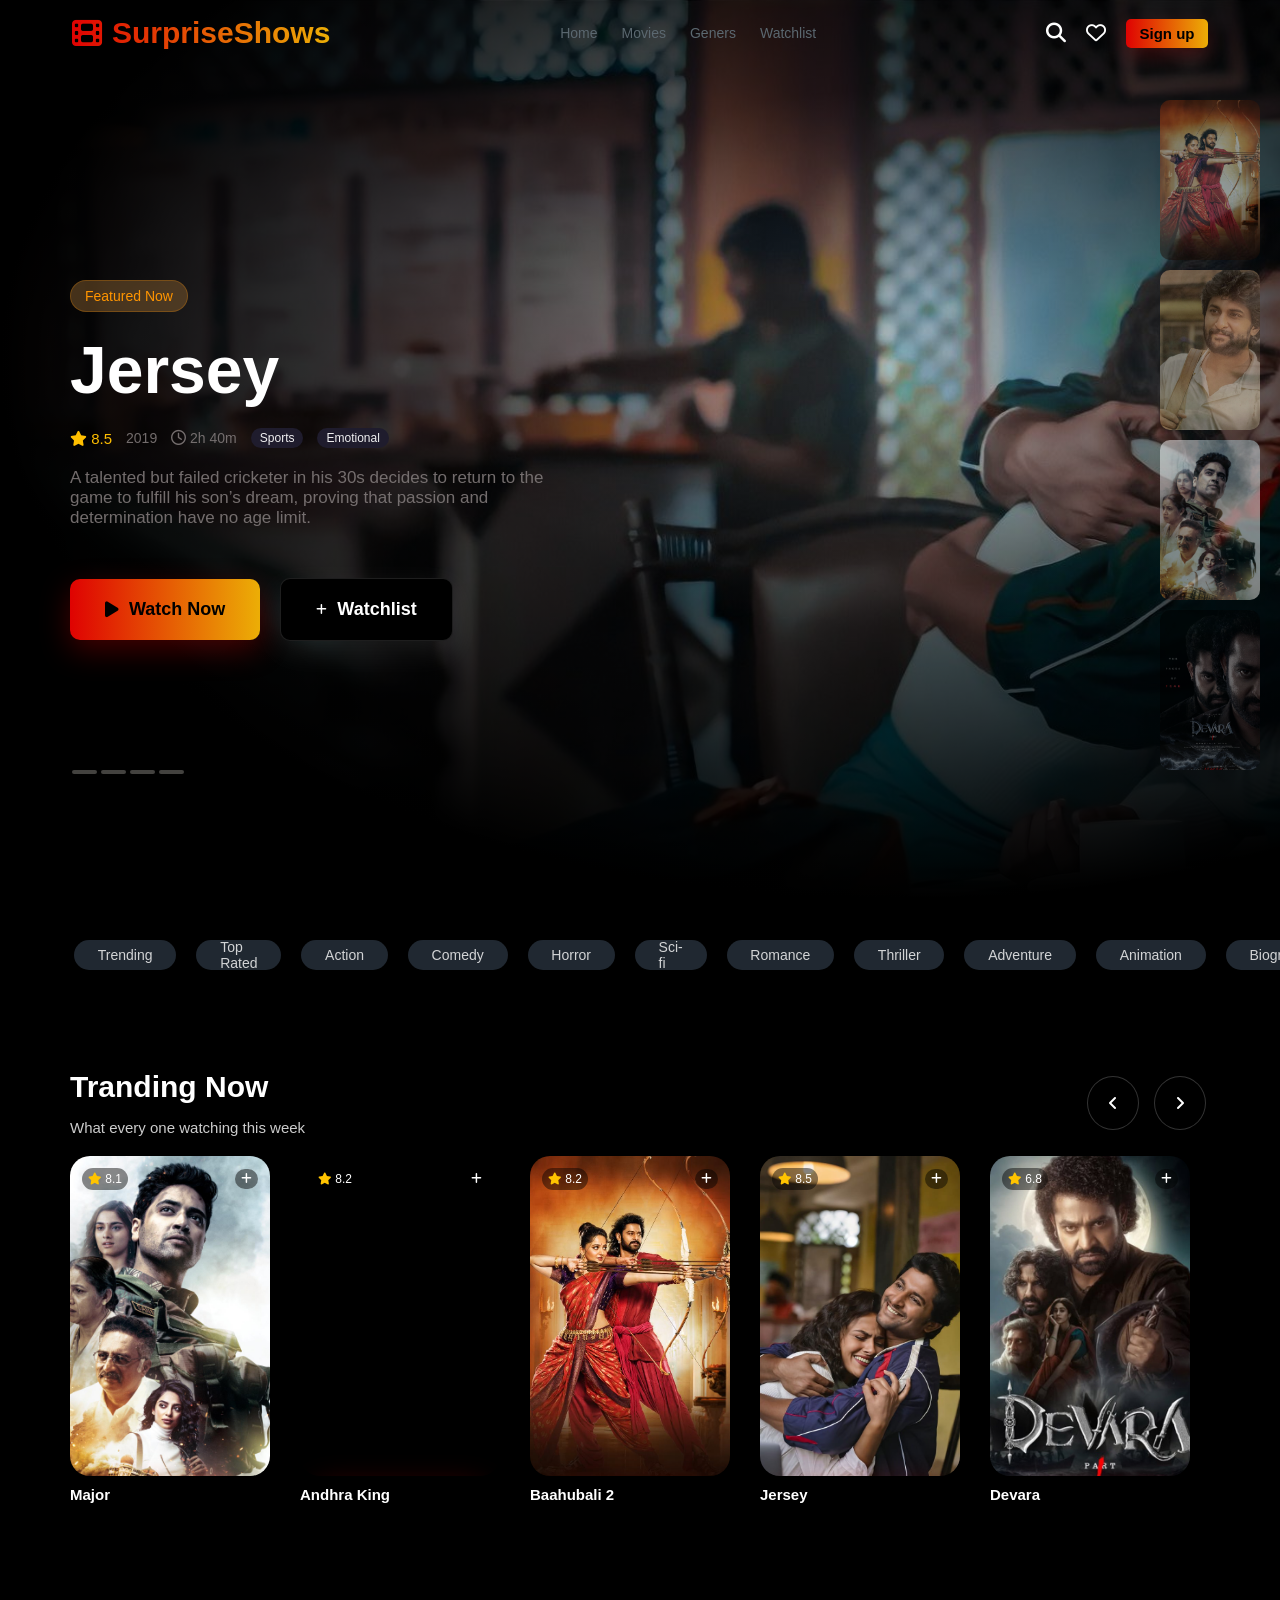
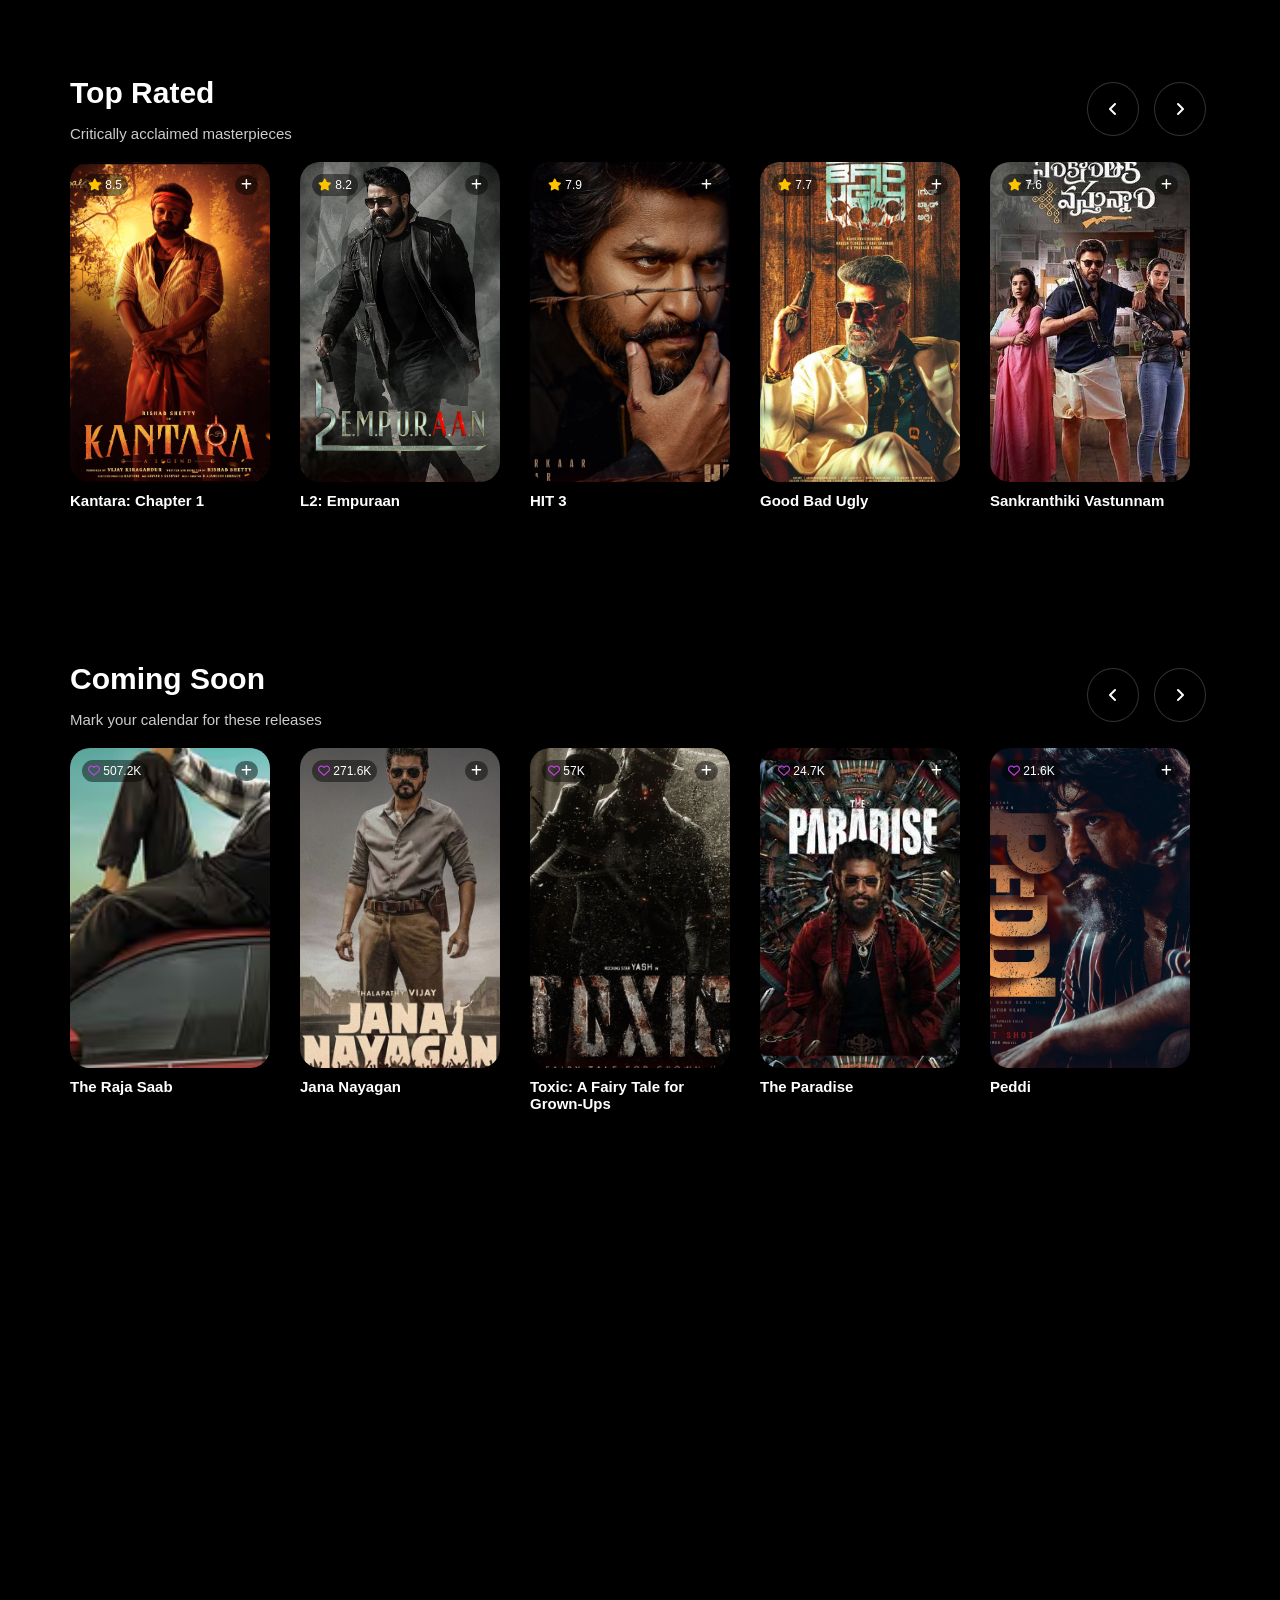
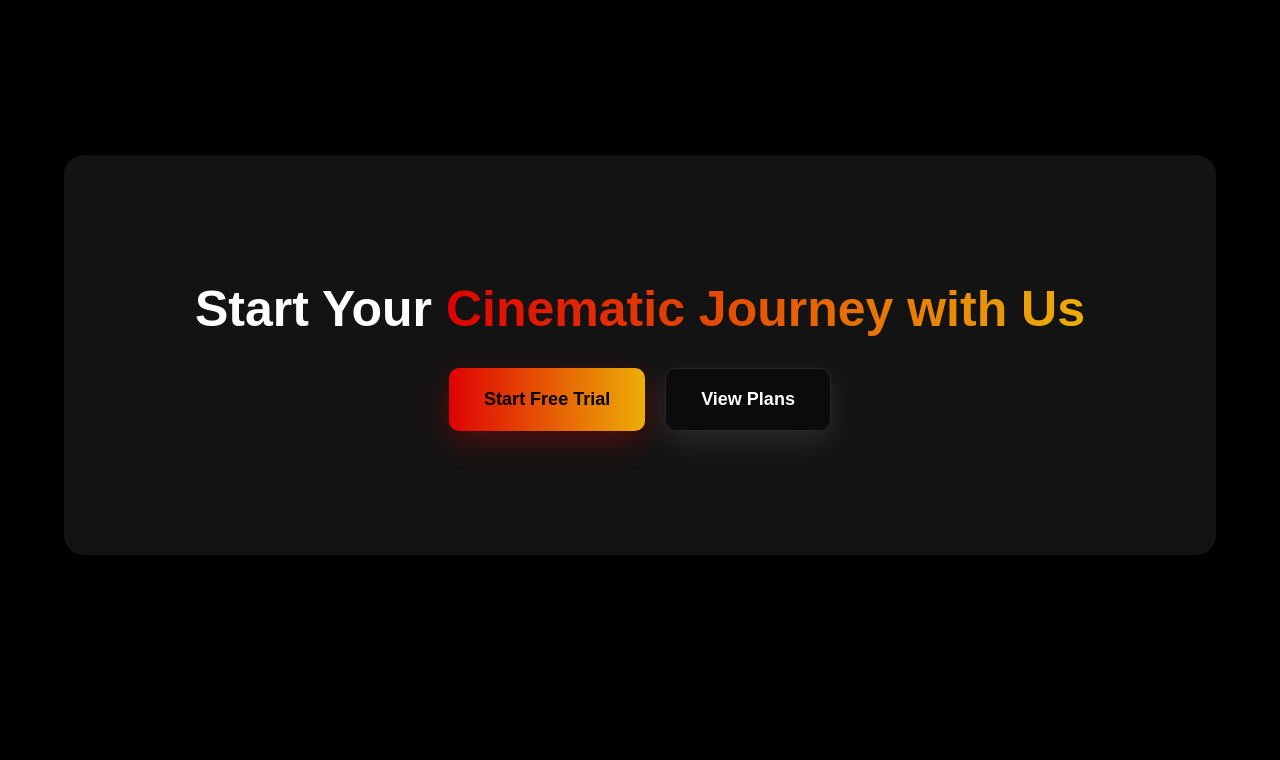
==== commit 9a9c6f8f: "Html reduced and new images have been added" ====
--- a/index.html
+++ b/index.html
@@ -98,70 +98,8 @@
           <div class="poster-btn"><i class="fa-solid fa-angle-left"></i><i class="fa-solid fa-angle-right"></i></div>
         </div>
         <div class="poster-holder">
-        <div class="poster-section">
-          <div class="poster-box">
-            <div class="movie-poster mposter1"><div class="movie-poster-rating"><span class="star star-font"><i class="fa-solid fa-star" style="color:rgb(255, 196, 0);"></i> <span class="star1">8.5</span></span
-                ><span><i class="fa-solid fa-plus"></i></span></div><button class="watch-now-btn medium-btn">
-                  <i class="fa-solid fa-play"></i>Watch Now
-                </button></div>
-                <div class="poster-des"><h2>Gudachari 2</h2></div>
-          </div><div class="poster-box">
-            <div class="movie-poster mposter2"><div class="movie-poster-rating"><span class="star star-font"><i class="fa-solid fa-star" style="color:rgb(255, 196, 0);"></i> <span class="star1">8.5</span></span
-                ><span><i class="fa-solid fa-plus"></i></span></div><button class="watch-now-btn medium-btn">
-                  <i class="fa-solid fa-play"></i>Watch Now
-                </button></div>
-                <div class="poster-des"><h2>Andhra King</h2></div>
-          </div>
-          <div class="poster-box">
-            <div class="movie-poster mposter3"><div class="movie-poster-rating"><span class="star star-font"><i class="fa-solid fa-star" style="color:rgb(255, 196, 0);"></i> <span class="star1">8.5</span></span
-                ><span><i class="fa-solid fa-plus"></i></span></div><button class="watch-now-btn medium-btn">
-                  <i class="fa-solid fa-play"></i>Watch Now
-                </button></div>
-                 <div class="poster-des"><h2>Major</h2></div>
-              </div>
-              <div class="poster-box">
-            <div class="movie-poster mposter4"><div class="movie-poster-rating"><span class="star star-font"><i class="fa-solid fa-star" style="color:rgb(255, 196, 0);"></i> <span class="star1">8.5</span></span
-                ><span><i class="fa-solid fa-plus"></i></span></div><button class="watch-now-btn medium-btn">
-                  <i class="fa-solid fa-play"></i>Watch Now
-                </button></div>
-                 <div class="poster-des"><h2>Salaar</h2></div>
-              </div>
-          <div class="poster-box">
-            <div class="movie-poster mposter5"><div class="movie-poster-rating"><span class="star star-font"><i class="fa-solid fa-star" style="color:rgb(255, 196, 0);"></i> <span class="star1">8.5</span></span
-                ><span><i class="fa-solid fa-plus"></i></span></div><button class="watch-now-btn medium-btn">
-                  <i class="fa-solid fa-play"></i>Watch Now
-                </button></div><div class="poster-des"><h2>Thandel</h2></div>
-          </div>
-          <div class="poster-box">
-            <div class="movie-poster mposter6"><div class="movie-poster-rating"><span class="star star-font"><i class="fa-solid fa-star" style="color:rgb(255, 196, 0);"></i> <span class="star1">8.5</span></span
-                ><span><i class="fa-solid fa-plus"></i></span></div><button class="watch-now-btn medium-btn">
-                  <i class="fa-solid fa-play"></i>Watch Now
-                </button></div><div class="poster-des"><h2>Funky</h2></div>
-          </div>
-          <div class="poster-box">
-            <div class="movie-poster mposter7"><div class="movie-poster-rating"><span class="star star-font"><i class="fa-solid fa-star" style="color:rgb(255, 196, 0);"></i> <span class="star1">8.5</span></span
-                ><span><i class="fa-solid fa-plus"></i></span></div><button class="watch-now-btn medium-btn">
-                  <i class="fa-solid fa-play"></i>Watch Now
-                </button></div><div class="poster-des"><h2>The Girlfriend</h2></div>
-          </div>
-          <div class="poster-box">
-            <div class="movie-poster mposter8"><div class="movie-poster-rating"><span class="star star-font"><i class="fa-solid fa-star" style="color:rgb(255, 196, 0);"></i> <span class="star1">8.5</span></span
-                ><span><i class="fa-solid fa-plus"></i></span></div><button class="watch-now-btn medium-btn">
-                  <i class="fa-solid fa-play"></i>Watch Now
-                </button></div><div class="poster-des"><h2>Dacoit</h2></div>
-          </div>
-          <div class="poster-box">
-            <div class="movie-poster mposter9"><div class="movie-poster-rating"><span class="star star-font"><i class="fa-solid fa-star" style="color:rgb(255, 196, 0);"></i> <span class="star1">8.5</span></span
-                ><span><i class="fa-solid fa-plus"></i></span></div><button class="watch-now-btn medium-btn">
-                  <i class="fa-solid fa-play"></i>Watch Now
-                </button></div><div class="poster-des"><h2>Pushpa 2</h2></div>
-          </div>
-          <div class="poster-box">
-            <div class="movie-poster mposter10"><div class="movie-poster-rating"><span class="star star-font"><i class="fa-solid fa-star" style="color:rgb(255, 196, 0);"></i> <span class="star1">8.5</span></span
-                ><span><i class="fa-solid fa-plus"></i></span></div><button class="watch-now-btn medium-btn">
-                  <i class="fa-solid fa-play"></i>Watch Now
-                </button></div><div class="poster-des"><h2>Kingdom</h2></div>
-          </div>
+        <div class="poster-section1 poster-section">
+         
       </div>
       </div>
       </div>
@@ -172,70 +110,8 @@
           <div class="poster-btn"><i class="fa-solid fa-angle-left"></i><i class="fa-solid fa-angle-right"></i></div>
         </div>
         <div class="poster-holder">
-        <div class="poster-section">
-          <div class="poster-section">
-          <div class="poster-box">
-            <div class="movie-poster mposter11"><div class="movie-poster-rating"><span class="star star-font"><i class="fa-solid fa-star" style="color:rgb(255, 196, 0);"></i> <span class="star1">8.5</span></span
-                ><span><i class="fa-solid fa-plus"></i></span></div><button class="watch-now-btn medium-btn">
-                  <i class="fa-solid fa-play"></i>Watch Now
-                </button></div>
-                <div class="poster-des"><h2>K.G.F 2</h2></div>
-          </div><div class="poster-box">
-            <div class="movie-poster mposter12"><div class="movie-poster-rating"><span class="star star-font"><i class="fa-solid fa-star" style="color:rgb(255, 196, 0);"></i> <span class="star1">8.5</span></span
-                ><span><i class="fa-solid fa-plus"></i></span></div><button class="watch-now-btn medium-btn">
-                  <i class="fa-solid fa-play"></i>Watch Now
-                </button></div>
-                <div class="poster-des"><h2>Mahavatar Narsimha</h2></div>
-          </div>
-          <div class="poster-box">
-            <div class="movie-poster mposter13"><div class="movie-poster-rating"><span class="star star-font"><i class="fa-solid fa-star" style="color:rgb(255, 196, 0);"></i> <span class="star1">8.5</span></span
-                ><span><i class="fa-solid fa-plus"></i></span></div><button class="watch-now-btn medium-btn">
-                  <i class="fa-solid fa-play"></i>Watch Now
-                </button></div>
-                 <div class="poster-des"><h2>Devara</h2></div>
-              </div>
-               <div class="poster-box">
-            <div class="movie-poster mposter14"><div class="movie-poster-rating"><span class="star star-font"><i class="fa-solid fa-star" style="color:rgb(255, 196, 0);"></i> <span class="star1">8.5</span></span
-                ><span><i class="fa-solid fa-plus"></i></span></div><button class="watch-now-btn medium-btn">
-                  <i class="fa-solid fa-play"></i>Watch Now
-                </button></div><div class="poster-des"><h2>Pushpa 2</h2></div>
-          </div>
-          <div class="poster-box">
-            <div class="movie-poster mposter15"><div class="movie-poster-rating"><span class="star star-font"><i class="fa-solid fa-star" style="color:rgb(255, 196, 0);"></i> <span class="star1">8.5</span></span
-                ><span><i class="fa-solid fa-plus"></i></span></div><button class="watch-now-btn medium-btn">
-                  <i class="fa-solid fa-play"></i>Watch Now
-                </button></div><div class="poster-des"><h2>Jathi Ratnalu</h2></div>
-          </div>
-          <div class="poster-box">
-            <div class="movie-poster mposter16"><div class="movie-poster-rating"><span class="star star-font"><i class="fa-solid fa-star" style="color:rgb(255, 196, 0);"></i> <span class="star1">8.5</span></span
-                ><span><i class="fa-solid fa-plus"></i></span></div><button class="watch-now-btn medium-btn">
-                  <i class="fa-solid fa-play"></i>Watch Now
-                </button></div><div class="poster-des"><h2>RRR</h2></div>
-          </div>
-          <div class="poster-box">
-            <div class="movie-poster mposter17"><div class="movie-poster-rating"><span class="star star-font"><i class="fa-solid fa-star" style="color:rgb(255, 196, 0);"></i> <span class="star1">8.5</span></span
-                ><span><i class="fa-solid fa-plus"></i></span></div><button class="watch-now-btn medium-btn">
-                  <i class="fa-solid fa-play"></i>Watch Now
-                </button></div><div class="poster-des"><h2>Mirai</h2></div>
-          </div>
-          <div class="poster-box">
-            <div class="movie-poster mposter18"><div class="movie-poster-rating"><span class="star star-font"><i class="fa-solid fa-star" style="color:rgb(255, 196, 0);"></i> <span class="star1">8.5</span></span
-                ><span><i class="fa-solid fa-plus"></i></span></div><button class="watch-now-btn medium-btn">
-                  <i class="fa-solid fa-play"></i>Watch Now
-                </button></div><div class="poster-des"><h2>Hit 3</h2></div>
-          </div>
-          <div class="poster-box">
-            <div class="movie-poster mposter19"><div class="movie-poster-rating"><span class="star star-font"><i class="fa-solid fa-star" style="color:rgb(255, 196, 0);"></i> <span class="star1">8.5</span></span
-                ><span><i class="fa-solid fa-plus"></i></span></div><button class="watch-now-btn medium-btn">
-                  <i class="fa-solid fa-play"></i>Watch Now
-                </button></div><div class="poster-des"><h2>Rajasaab</h2></div>
-          </div>
-          <div class="poster-box">
-            <div class="movie-poster mposter20"><div class="movie-poster-rating"><span class="star star-font"><i class="fa-solid fa-star" style="color:rgb(255, 196, 0);"></i> <span class="star1">8.5</span></span
-                ><span><i class="fa-solid fa-plus"></i></span></div><button class="watch-now-btn medium-btn">
-                  <i class="fa-solid fa-play"></i>Watch Now
-                </button></div><div class="poster-des"><h2>Maharshi</h2></div>
-          </div>
+        <div class="poster-section2 poster-section">
+      
       </div>
       </div>
       </div>
@@ -248,69 +124,10 @@
         </div>
         <div class="poster-holder">
         <div class="poster-section">
-           <div class="poster-section">
-          <div class="poster-box">
-            <div class="movie-poster mposter21"><div class="movie-poster-rating"><span class="star star-font"><i class="fa-solid fa-star" style="color:rgb(255, 196, 0);"></i> <span class="star1">8.5</span></span
-                ><span><i class="fa-solid fa-plus"></i></span></div><button class="watch-now-btn medium-btn">
-                  <i class="fa-solid fa-play"></i>Watch Now
-                </button></div>
-                <div class="poster-des"><h2>Varanasi</h2></div>
-          </div><div class="poster-box">
-            <div class="movie-poster mposter22"><div class="movie-poster-rating"><span class="star star-font"><i class="fa-solid fa-star" style="color:rgb(255, 196, 0);"></i> <span class="star1">8.5</span></span
-                ><span><i class="fa-solid fa-plus"></i></span></div><button class="watch-now-btn medium-btn">
-                  <i class="fa-solid fa-play"></i>Watch Now
-                </button></div>
-                <div class="poster-des"><h2>Peddi</h2></div>
-          </div>
-          <div class="poster-box">
-            <div class="movie-poster mposter23"><div class="movie-poster-rating"><span class="star star-font"><i class="fa-solid fa-star" style="color:rgb(255, 196, 0);"></i> <span class="star1">8.5</span></span
-                ><span><i class="fa-solid fa-plus"></i></span></div><button class="watch-now-btn medium-btn">
-                  <i class="fa-solid fa-play"></i>Watch Now
-                </button></div>
-                 <div class="poster-des"><h2>Biker</h2></div>
-              </div>
-          <div class="poster-box">
-            <div class="movie-poster mposter24"><div class="movie-poster-rating"><span class="star star-font"><i class="fa-solid fa-star" style="color:rgb(255, 196, 0);"></i> <span class="star1">8.5</span></span
-                ><span><i class="fa-solid fa-plus"></i></span></div><button class="watch-now-btn medium-btn">
-                  <i class="fa-solid fa-play"></i>Watch Now
-                </button></div><div class="poster-des"><h2>Toxic</h2></div>
-          </div>
-          <div class="poster-box">
-            <div class="movie-poster mposter25"><div class="movie-poster-rating"><span class="star star-font"><i class="fa-solid fa-star" style="color:rgb(255, 196, 0);"></i> <span class="star1">8.5</span></span
-                ><span><i class="fa-solid fa-plus"></i></span></div><button class="watch-now-btn medium-btn">
-                  <i class="fa-solid fa-play"></i>Watch Now
-                </button></div><div class="poster-des"><h2>Gudachari</h2></div>
-          </div>
-          <div class="poster-box">
-            <div class="movie-poster mposter26"><div class="movie-poster-rating"><span class="star star-font"><i class="fa-solid fa-star" style="color:rgb(255, 196, 0);"></i> <span class="star1">8.5</span></span
-                ><span><i class="fa-solid fa-plus"></i></span></div><button class="watch-now-btn medium-btn">
-                  <i class="fa-solid fa-play"></i>Watch Now
-                </button></div><div class="poster-des"><h2>Dacoit</h2></div>
-          </div>
-          <div class="poster-box">
-            <div class="movie-poster mposter27"><div class="movie-poster-rating"><span class="star star-font"><i class="fa-solid fa-star" style="color:rgb(255, 196, 0);"></i> <span class="star1">8.5</span></span
-                ><span><i class="fa-solid fa-plus"></i></span></div><button class="watch-now-btn medium-btn">
-                  <i class="fa-solid fa-play"></i>Watch Now
-                </button></div><div class="poster-des"><h2>Funky</h2></div>
-          </div>
-          <div class="poster-box">
-            <div class="movie-poster mposter28"><div class="movie-poster-rating"><span class="star star-font"><i class="fa-solid fa-star" style="color:rgb(255, 196, 0);"></i> <span class="star1">8.5</span></span
-                ><span><i class="fa-solid fa-plus"></i></span></div><button class="watch-now-btn medium-btn">
-                  <i class="fa-solid fa-play"></i>Watch Now
-                </button></div><div class="poster-des"><h2>The Girlfriend</h2></div>
-          </div>
-          <div class="poster-box">
-            <div class="movie-poster mposter29"><div class="movie-poster-rating"><span class="star star-font"><i class="fa-solid fa-star" style="color:rgb(255, 196, 0);"></i> <span class="star1">8.5</span></span
-                ><span><i class="fa-solid fa-plus"></i></span></div><button class="watch-now-btn medium-btn">
-                  <i class="fa-solid fa-play"></i>Watch Now
-                </button></div><div class="poster-des"><h2>Little Hearts</h2></div>
-          </div>
-          <div class="poster-box">
-            <div class="movie-poster mposter30"><div class="movie-poster-rating"><span class="star star-font"><i class="fa-solid fa-star" style="color:rgb(255, 196, 0);"></i> <span class="star1">8.5</span></span
-                ><span><i class="fa-solid fa-plus"></i></span></div><button class="watch-now-btn medium-btn">
-                  <i class="fa-solid fa-play"></i>Watch Now
-                </button></div><div class="poster-des"><h2>Spirit</h2></div>
-          </div>
+           <div class="poster-section poster-section3">
+          
+         
+
       </div>
       </div>
       </div></div>
--- a/style.css
+++ b/style.css
@@ -469,13 +469,24 @@
   width:20rem;
   height: 32rem;
   border-radius: 2rem;
-  background-color: green;
-}
+    position: relative;
+  padding:1.2rem;
+  overflow: hidden;
+   background-size: 130%;
+  background-position: center;
+  transition:all 0.3s linear;
+}
+.movie-poster:hover{
+  background-size: 145%;
+  box-shadow: 0 20px 40px rgba(0, 0, 0, 0.5);
+}
+
+
 .poster-holder{
   overflow-x: scroll;
   overflow-y: hidden;
 }
-.poster-section{
+.poster-section ,.poster-section1,.poster-section2{
   display: flex;
   gap:3rem;
   width:fit-content;
@@ -508,11 +519,7 @@
   background-size: 130%;
  
 }
-.movie-poster{
-  position: relative;
-  padding:1.2rem;
-  overflow: hidden;
-}
+
 .movie-poster-rating{
   display: flex;
   justify-content: space-between;
@@ -577,7 +584,7 @@
 }
 .view-btn{
   background-color: rgba(10, 7, 7, 0.655);
-}
+}/* 
 .mposter1{
   background: url(./images/g2.jpg);
   background-size: 130%;
@@ -679,8 +686,8 @@
 .mposter10:hover{
   background-size: 135%;
   box-shadow: 0 20px 40px rgba(0, 0, 0, 0.5);
-}
-
+} */
+/* 
 .mposter11{
   background: url(./images/kgf.jpg);
   background-size: 120%;
@@ -782,7 +789,7 @@
 .mposter20:hover{
   background-size: 135%;
   box-shadow: 0 20px 40px rgba(0, 0, 0, 0.5);
-}
+} */
 .mposter21{
   background: url(./images/varanasi.jpg);
   background-size: 245%;
